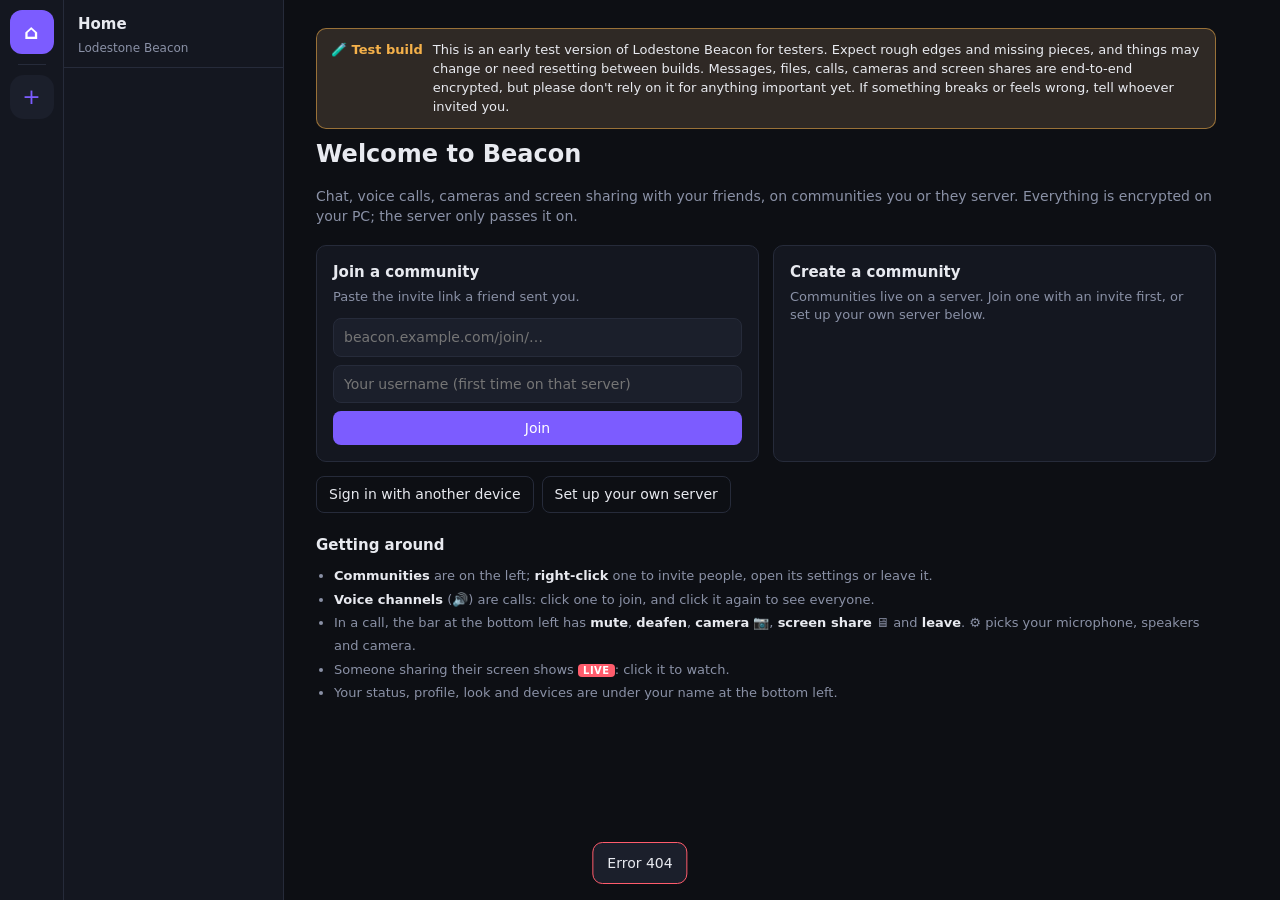
==== beacon/app/ui/index.html @ 970f7560 "Rename Comms to Beacon; host is now server, server/space is now community Mechanical rename across t" ====
<!doctype html>
<html lang="en">
<head>
  <meta charset="utf-8" />
  <meta name="viewport" content="width=device-width, initial-scale=1" />
  <title>Lodestone Beacon</title>
  <link rel="stylesheet" href="style.css" />
</head>
<body>
  <div id="app" class="layout">
    <nav class="communities" id="communities" aria-label="Communities"></nav>
    <aside class="channels" id="channels" aria-label="Channels"></aside>
    <main class="chat" id="chat"></main>
    <aside class="members" id="members" aria-label="Members"></aside>
    <section class="stage hidden" id="stage" aria-label="Screen shares"></section>
  </div>

  <dialog id="dlg">
    <form method="dialog" id="dlg-form">
      <h2 id="dlg-title"></h2>
      <div id="dlg-body"></div>
      <p class="err" id="dlg-err"></p>
      <div class="row end">
        <button type="button" class="ghost" id="dlg-cancel">Cancel</button>
        <button type="submit" class="primary" id="dlg-ok">OK</button>
      </div>
    </form>
  </dialog>
  <dialog id="settings" class="wide">
    <div class="set-head"><h2 id="set-title">Community settings</h2><button type="button" class="ghost" id="set-close">Close</button></div>
    <nav class="tabs" id="set-tabs"></nav>
    <div id="set-body" class="set-body"></div>
  </dialog>
  <div id="status-menu" class="menu hidden" role="menu">
    <button type="button" data-status="online"><span class="dot online"></span>Online</button>
    <button type="button" data-status="away"><span class="dot away"></span>Away</button>
    <button type="button" data-status="busy"><span class="dot busy"></span>Busy <small>do not disturb</small></button>
    <button type="button" data-status="invisible"><span class="dot offline"></span>Invisible <small>appear offline</small></button>
    <hr><button type="button" data-status-text>Set a status message…</button>
    <button type="button" data-profile>Edit profile…</button>
    <button type="button" data-appearance>Appearance…</button>
    <button type="button" data-devices>Devices…</button>
    <button type="button" data-sound>Sound…</button>
  </div>
  <div id="srv-menu" class="menu hidden" role="menu"></div>
  <input type="file" id="attach-file" class="hidden">
  <div id="lightbox" class="lightbox hidden" title="Click to close"><img id="lightbox-img" alt=""></div>
  <input type="file" id="avatar-file" accept="image/png,image/jpeg,image/gif,image/webp" class="hidden">
  <input type="file" id="icon-file" accept="image/png,image/jpeg,image/gif,image/webp" class="hidden">
  <div id="toast" class="toast hidden" role="status"></div>
  <div id="picker" class="picker hidden" role="dialog" aria-label="Emoji">
    <input id="picker-search" placeholder="Search emoji" autocomplete="off" spellcheck="false">
    <div id="picker-tabs" class="picker-tabs"></div>
    <div id="picker-grid" class="picker-grid"></div>
  </div>
  <script src="emoji.js"></script>
  <script src="app.js"></script>
</body>
</html>
---- beacon/app/ui/style.css ----
:root {
  --bg: #0d0f14;
  --bg-2: #141720;
  --bg-3: #1b1f2b;
  --line: #262b3a;
  --text: #e8eaf0;
  --muted: #8a91a6;
  --accent: #7c5cff;
  --danger: #ff5c6c;
  --radius: 10px;
  color-scheme: dark;
}
* { box-sizing: border-box; }
html, body { margin: 0; height: 100%; background: var(--bg); color: var(--text); font: 14px/1.45 system-ui, -apple-system, "Segoe UI", sans-serif; }
button { font: inherit; color: inherit; cursor: pointer; border: 0; border-radius: 8px; padding: 7px 12px; background: var(--bg-3); }
button:hover { filter: brightness(1.15); }
button.primary { background: var(--accent); color: #fff; }
button.ghost { background: transparent; border: 1px solid var(--line); }
input, textarea { font: inherit; color: var(--text); background: var(--bg-3); border: 1px solid var(--line); border-radius: 8px; padding: 8px 10px; width: 100%; }
input:focus, textarea:focus { outline: 2px solid var(--accent); outline-offset: -1px; }
label { display: block; margin: 10px 0 4px; color: var(--muted); font-size: 13px; }
.hidden { display: none !important; }
.muted { color: var(--muted); }
.err { color: var(--danger); min-height: 1em; margin: 8px 0 0; font-size: 13px; }
.row { display: flex; gap: 8px; align-items: center; }
.row.end { justify-content: flex-end; margin-top: 14px; }

.layout { display: grid; grid-template-columns: 64px 220px 1fr auto; height: 100vh; }
.communities { background: var(--bg-2); border-right: 1px solid var(--line); padding: 10px 8px; display: flex; flex-direction: column; gap: 8px; align-items: center; overflow-y: auto; }
.srv { width: 44px; height: 44px; border-radius: 14px; background: var(--bg-3); display: grid; place-items: center; font-weight: 700; font-size: 15px; padding: 0; }
.srv.on { background: var(--accent); color: #fff; border-radius: 12px; }
.srv.add { color: var(--accent); font-size: 22px; font-weight: 400; }

.channels { background: var(--bg-2); border-right: 1px solid var(--line); display: flex; flex-direction: column; min-width: 0; }
.channels h2 { font-size: 15px; margin: 0; padding: 14px 14px 4px; white-space: nowrap; overflow: hidden; text-overflow: ellipsis; }
.channels .server { padding: 0 14px 10px; font-size: 12px; color: var(--muted); white-space: nowrap; overflow: hidden; text-overflow: ellipsis; border-bottom: 1px solid var(--line); }
.chlist { flex: 1; overflow-y: auto; padding: 8px; }
.ch { display: block; width: 100%; text-align: left; background: transparent; color: var(--muted); padding: 6px 10px; }
.ch.on { background: var(--bg-3); color: var(--text); }
.ch .wait { font-size: 11px; }
.side-actions { padding: 8px; display: grid; gap: 6px; border-top: 1px solid var(--line); }

.chat { display: flex; flex-direction: column; min-width: 0; }
.chat header { padding: 12px 16px; border-bottom: 1px solid var(--line); display: flex; align-items: center; gap: 10px; }
.chat header h3 { margin: 0; font-size: 15px; flex: 1; }
.lock { font-size: 12px; color: var(--muted); }
.msgs { flex: 1; overflow-y: auto; padding: 12px 16px; display: flex; flex-direction: column; gap: 2px; }
.msg { padding: 3px 0; overflow-wrap: anywhere; white-space: pre-wrap; }
.msg .who { font-weight: 600; margin-right: 6px; }
.msg .who.me { color: var(--accent); }
.msg .who.warn { color: var(--danger); }
.msg time { font-size: 11px; color: var(--muted); margin-right: 6px; }
.composer { padding: 12px 16px; border-top: 1px solid var(--line); }
.composer textarea { resize: none; height: 44px; }
.empty { margin: auto; max-width: 440px; text-align: center; padding: 24px; }
.empty h2 { margin-top: 0; }
.empty .row { justify-content: center; margin-top: 16px; }

dialog { background: var(--bg-2); color: var(--text); border: 1px solid var(--line); border-radius: 14px; width: min(440px, 92vw); padding: 20px; }
dialog::backdrop { background: #000a; }
dialog h2 { margin: 0 0 8px; font-size: 18px; }
.friends { max-height: 320px; overflow-y: auto; display: grid; gap: 4px; margin-top: 8px; }
.friend { display: flex; align-items: center; gap: 10px; padding: 6px; border-radius: 8px; background: var(--bg-3); }
.friend img { width: 28px; height: 28px; border-radius: 50%; }
.friend span { flex: 1; min-width: 0; overflow: hidden; text-overflow: ellipsis; white-space: nowrap; }
.toast { position: fixed; bottom: 16px; left: 50%; transform: translateX(-50%); background: var(--bg-3); border: 1px solid var(--line); padding: 10px 14px; border-radius: 10px; max-width: 90vw; }
.toast.bad { border-color: var(--danger); }

.choices { display: grid; gap: 8px; margin-top: 6px; }
.choices button { text-align: left; padding: 10px 12px; }

dialog.wide { width: min(720px, 94vw); }
.set-head { display: flex; align-items: center; justify-content: space-between; }
.tabs { display: flex; gap: 4px; border-bottom: 1px solid var(--line); margin: 10px 0 14px; flex-wrap: wrap; }
.tabs button { background: transparent; border-radius: 8px 8px 0 0; color: var(--muted); }
.tabs button.on { color: var(--text); background: var(--bg-3); }
.set-body { max-height: 60vh; overflow-y: auto; }
.set-row { display: flex; align-items: center; gap: 8px; padding: 8px; border-radius: 8px; background: var(--bg-3); margin-bottom: 6px; flex-wrap: wrap; }
.set-row .grow { flex: 1; min-width: 140px; }
.set-row small { color: var(--muted); }
.set-row select { background: var(--bg-2); color: var(--text); border: 1px solid var(--line); border-radius: 8px; padding: 6px; }
button.danger { background: transparent; border: 1px solid var(--danger); color: var(--danger); }
.icon-preview { width: 72px; height: 72px; border-radius: 18px; background: var(--bg-3) center/cover; display: grid; place-items: center; font-weight: 700; font-size: 22px; }
.srv img, .icon-preview img { width: 100%; height: 100%; object-fit: cover; border-radius: inherit; }
.channels h2 { display: flex; align-items: center; gap: 6px; }
.channels h2 span { flex: 1; overflow: hidden; text-overflow: ellipsis; }
.gear { background: transparent; padding: 2px 6px; color: var(--muted); }
.chat header .topic { color: var(--muted); font-size: 13px; font-weight: 400; margin-left: 8px; }
textarea.desc { height: 80px; resize: vertical; }
button:disabled { opacity: .4; cursor: default; filter: none; }

/* emoji */
.compose-row { display: flex; gap: 8px; align-items: stretch; }
.compose-row textarea { flex: 1; }
.emoji-btn { font-size: 20px; padding: 0 10px; background: var(--bg-3); }
.msg { position: relative; padding-right: 40px; }
.msg:hover { background: #ffffff06; border-radius: 6px; }
.msg.big-emoji .body { font-size: 32px; line-height: 1.2; }
.react-add { position: absolute; right: 4px; top: 2px; padding: 1px 6px; font-size: 12px; background: var(--bg-3); color: var(--muted); opacity: 0; }
.msg:hover .react-add, .react-add:focus { opacity: 1; }
.chips { display: flex; flex-wrap: wrap; gap: 4px; margin: 4px 0 2px; white-space: normal; }
.chip { padding: 1px 8px; font-size: 13px; border-radius: 99px; background: var(--bg-3); border: 1px solid var(--line); }
.chip.mine { border-color: var(--accent); background: #7c5cff22; }
.picker { position: fixed; z-index: 50; width: 340px; background: var(--bg-2); border: 1px solid var(--line); border-radius: 12px; box-shadow: 0 10px 30px #000a; padding: 8px; display: flex; flex-direction: column; gap: 6px; }
.picker-tabs { display: flex; gap: 2px; }
.picker-tabs button { flex: 1; min-width: 0; padding: 4px 0; background: transparent; font-size: 16px; opacity: .6; }
.picker-tabs button.on { opacity: 1; background: var(--bg-3); }
.picker-grid { display: grid; grid-template-columns: repeat(8, 1fr); gap: 2px; height: 240px; overflow-y: auto; align-content: start; }
.picker-grid button { font-size: 22px; padding: 4px 0; background: transparent; border-radius: 6px; }
.picker-grid button:hover { background: var(--bg-3); filter: none; }

/* attachments */
.pending { display: flex; align-items: center; justify-content: space-between; gap: 8px; padding: 6px 10px; margin-bottom: 8px; background: var(--bg-3); border-radius: 8px; }
.attach { margin: 4px 0; white-space: normal; }
.attach-img { max-width: min(420px, 100%); max-height: 320px; border-radius: 8px; cursor: zoom-in; display: block; background: var(--bg-3); min-height: 40px; min-width: 40px; }
.attach-file { background: var(--bg-3); border: 1px solid var(--line); }
.lightbox { position: fixed; inset: 0; z-index: 60; background: #000d; display: grid; place-items: center; cursor: zoom-out; }
.lightbox img { max-width: 94vw; max-height: 92vh; border-radius: 8px; }

/* members and status */
.members { width: 220px; background: var(--bg-2); border-left: 1px solid var(--line); overflow-y: auto; padding: 8px; }
.members h4 { margin: 12px 6px 6px; font-size: 11px; color: var(--muted); text-transform: uppercase; letter-spacing: .5px; }
.member { display: flex; align-items: center; gap: 8px; padding: 5px 6px; border-radius: 8px; }
.member.offline { opacity: .5; }
.member .grow, .me-bar .grow { flex: 1; min-width: 0; display: flex; flex-direction: column; }
.member small, .me-bar small { color: var(--muted); font-size: 11px; white-space: nowrap; overflow: hidden; text-overflow: ellipsis; }
.mname { white-space: nowrap; overflow: hidden; text-overflow: ellipsis; }
.badge { font-size: 11px; }
.dot { width: 10px; height: 10px; border-radius: 50%; flex: none; display: inline-block; background: #5b5f6a; }
.dot.online { background: #3ddc97; }
.dot.away { background: #f5b14a; }
.dot.busy { background: #ff5c6c; }
.dot.offline { background: transparent; box-shadow: inset 0 0 0 2px #5b5f6a; }
.me-bar { display: flex; align-items: center; gap: 8px; margin: 0 8px 8px; padding: 8px; text-align: left; background: var(--bg-3); }
.menu { position: fixed; z-index: 55; background: var(--bg-2); border: 1px solid var(--line); border-radius: 10px; padding: 6px; display: grid; min-width: 220px; box-shadow: 0 10px 30px #000a; }
.menu button { display: flex; align-items: center; gap: 8px; background: transparent; text-align: left; }
.menu button:hover { background: var(--bg-3); filter: none; }
.menu small { color: var(--muted); margin-left: auto; }
.menu hr { border: 0; border-top: 1px solid var(--line); margin: 4px 0; width: 100%; }
@media (max-width: 860px) { .members { display: none; } }
.mline { display: flex; align-items: center; gap: 4px; min-width: 0; }

/* profiles */
.av-wrap { position: relative; display: inline-flex; flex: none; vertical-align: middle; margin-right: 6px; }
.av { width: 28px; height: 28px; border-radius: 50%; object-fit: cover; display: inline-grid; place-items: center; }
.av-letter { background: var(--bg-3); color: var(--text); font-weight: 700; font-size: 13px; }
.icon-preview .av { width: 72px; height: 72px; font-size: 28px; }
.member .av-wrap .dot { position: absolute; right: -2px; bottom: -2px; width: 10px; height: 10px; box-shadow: 0 0 0 2px var(--bg-2); }
.member .av-wrap .dot.offline { box-shadow: inset 0 0 0 2px #5b5f6a, 0 0 0 2px var(--bg-2); background: var(--bg-2); }
.who .at { font-weight: 400; color: var(--muted); font-size: 11px; margin-left: 4px; }
select { font: inherit; color: var(--text); background: var(--bg-3); border: 1px solid var(--line); border-radius: 8px; padding: 8px; width: 100%; }

/* themes */
:root[data-theme="midnight"] { --bg: #05070d; --bg-2: #0b0f1a; --bg-3: #121829; --line: #1e2640; --text: #dfe6ff; --muted: #7d88a8; --accent: #4f8cff; }
:root[data-theme="light"] { --bg: #f6f7fb; --bg-2: #ffffff; --bg-3: #eceef5; --line: #d9dce6; --text: #1b1e27; --muted: #5d6475; --accent: #6a4cf5; color-scheme: light; }
:root[data-theme="contrast"] { --bg: #000; --bg-2: #000; --bg-3: #141414; --line: #ffffff; --text: #ffffff; --muted: #e6e6e6; --accent: #ffd400; }
:root[data-theme="contrast"] button.primary { color: #000; }
:root[data-theme="light"] .msg:hover { background: #0000000a; }

/* pairing */
.pair-code { background: var(--bg-3); border-radius: 10px; padding: 10px 12px; margin-top: 10px; }
code.big { font-size: 18px; letter-spacing: 1px; padding: 2px 6px; background: var(--bg); border-radius: 6px; }

/* calls */
select { font: inherit; color: var(--text); background: var(--bg-3); border: 1px solid var(--line); border-radius: 8px; padding: 8px 10px; width: 100%; }
.chhead { margin: 14px 10px 4px; font-size: 11px; color: var(--muted); text-transform: uppercase; letter-spacing: .5px; }
.ch.vc.on { color: var(--text); }
.vc-people { padding: 0 0 2px 22px; }
.vc-person { display: flex; align-items: center; gap: 6px; padding: 3px 6px; font-size: 13px; color: var(--muted); }
.vc-person .av-wrap { margin-right: 0; }
.vc-person .av { width: 22px; height: 22px; font-size: 11px; transition: box-shadow .1s; }
.vc-person.speaking { color: var(--text); }
.vc-person.speaking .av { box-shadow: 0 0 0 2px #3ddc97; }
.muted-mic { position: relative; display: inline-block; }
.muted-mic::after { content: ""; position: absolute; left: -2px; right: -2px; top: 50%; height: 2px; background: var(--danger); transform: rotate(-45deg); }
.callbar { margin: 0 8px 8px; padding: 8px 10px; border: 1px solid var(--line); border-radius: var(--radius); background: var(--bg-3); display: grid; gap: 6px; }
.call-info { display: flex; flex-direction: column; min-width: 0; }
.call-info b { font-size: 13px; }
.call-info b.ok { color: #3ddc97; }
.call-info b.wait { color: #f5b14a; }
.call-info small { color: var(--muted); font-size: 12px; white-space: nowrap; overflow: hidden; text-overflow: ellipsis; }
.call-info .bad { color: var(--danger); }
.call-btns { display: flex; gap: 6px; }
.call-btns button { flex: 1; padding: 6px 0; background: var(--bg-2); }
.call-btns button.active { background: color-mix(in srgb, var(--danger) 25%, var(--bg-2)); }
.call-btns button.leave { background: color-mix(in srgb, var(--danger) 70%, var(--bg-2)); color: #fff; }
.meter { position: relative; height: 10px; border-radius: 5px; background: var(--bg-3); border: 1px solid var(--line); margin: 12px 0 10px; overflow: hidden; }
.meter-fill { height: 100%; width: 0; background: var(--muted); transition: width .1s; }
.meter-fill.over { background: #3ddc97; }
.meter-mark { position: absolute; top: -2px; bottom: -2px; width: 2px; background: var(--accent); }
.small { font-size: 12px; }
input[type=range] { padding: 0; background: none; border: 0; accent-color: var(--accent); }
input[type=range]:focus { outline: none; }
#mic-test { white-space: nowrap; flex: none; }

/* screen shares */
.live { font-size: 10px; font-weight: 800; letter-spacing: .5px; color: #fff; background: var(--danger); border-radius: 4px; padding: 1px 5px; }
button.live { cursor: pointer; }
button.live.on { background: var(--accent); }
.call-btns button.share-on { background: color-mix(in srgb, #3ddc97 35%, var(--bg-2)); }
.chat { grid-column: 3; grid-row: 1; }
.members { grid-column: 4; grid-row: 1; }
.stage { grid-column: 3 / 5; grid-row: 1; z-index: 2; background: var(--bg); display: flex; flex-direction: column; min-width: 0; min-height: 0; }
.stage.focus { position: fixed; inset: 0; z-index: 20; }
.stage-grid { flex: 1; display: grid; gap: 8px; padding: 8px; min-height: 0; }
.stage-grid.n2 { grid-template-columns: 1fr 1fr; }
.stage-grid.n3, .stage-grid.n4 { grid-template-columns: 1fr 1fr; grid-template-rows: 1fr 1fr; }
.stage figure { margin: 0; display: flex; flex-direction: column; min-height: 0; background: #000; border-radius: var(--radius); overflow: hidden; }
.stage img { flex: 1; min-height: 0; width: 100%; object-fit: contain; background: #000; cursor: zoom-in; }
.stage figcaption { display: flex; align-items: center; gap: 8px; padding: 6px 10px; background: var(--bg-2); font-size: 13px; }
.stage figcaption .grow { flex: 1; }
.stage figcaption button { padding: 3px 9px; }

/* call view */
.stage-head { display: flex; align-items: center; gap: 10px; padding: 12px 16px; border-bottom: 1px solid var(--line); }
.stage-head .grow { flex: 1; }
.stage-people { flex: 1; display: flex; flex-wrap: wrap; align-content: center; justify-content: center; gap: 12px; padding: 16px; overflow-y: auto; }
.stage-people.strip { flex: none; align-content: flex-start; padding: 8px 16px 12px; }
.tile { width: 160px; height: 120px; border-radius: var(--radius); background: var(--bg-2); border: 2px solid transparent; display: flex; flex-direction: column; align-items: center; justify-content: center; gap: 8px; transition: border-color .1s; }
.stage-people.strip .tile { width: 130px; height: 84px; gap: 4px; }
.tile.speaking { border-color: #3ddc97; }
.tile .av-wrap { margin: 0; }
.tile .av { width: 44px; height: 44px; font-size: 18px; }
.stage-people.strip .tile .av { width: 30px; height: 30px; font-size: 13px; }
.tile b { font-size: 13px; max-width: 90%; white-space: nowrap; overflow: hidden; text-overflow: ellipsis; }
.tile-state { display: flex; gap: 6px; align-items: center; min-height: 16px; }
.stage figcaption small { margin-left: 4px; }

/* camera tiles */
.tile { position: relative; overflow: hidden; padding: 0; }
.tile-media { flex: 1; display: grid; place-items: center; width: 100%; min-height: 0; }
.tile.has-cam .tile-media { position: absolute; inset: 0; }
.tile.has-cam .tile-media img { width: 100%; height: 100%; object-fit: cover; background: #000; }
.tile-foot { display: flex; align-items: center; gap: 6px; padding: 0 8px 8px; max-width: 100%; z-index: 1; }
.tile.has-cam .tile-foot { position: absolute; left: 0; right: 0; bottom: 0; padding: 6px 8px; background: linear-gradient(transparent, rgba(0,0,0,.65)); color: #fff; }
.stage-people .tile { width: 240px; height: 135px; }
.stage-people.strip .tile { width: 160px; height: 90px; }
.row select { flex: 1; }

/* community menu */
.menu-title { padding: 6px 10px 8px; font-weight: 700; display: flex; flex-direction: column; }
.menu-title small { margin: 0; font-weight: 400; }
.menu .danger-text { color: var(--danger); }
.menu-note { padding: 2px 10px 6px; font-size: 11px; color: var(--muted); max-width: 240px; }

/* home */
.srv.home { font-size: 20px; }
.srv-sep { width: 28px; border-top: 1px solid var(--line); margin: 2px 0; }
.home-page { overflow-y: auto; padding: 28px 32px; max-width: 900px; }
.home-page h1 { margin: 8px 0 6px; font-size: 24px; }
.home-page h3 { margin: 22px 0 8px; font-size: 15px; }
.test-banner { display: flex; gap: 10px; align-items: flex-start; padding: 12px 14px; border-radius: var(--radius); border: 1px solid #f5b14a88; background: color-mix(in srgb, #f5b14a 12%, var(--bg-2)); font-size: 13px; }
.test-banner b { white-space: nowrap; color: #f5b14a; }
.home-cards { display: grid; grid-template-columns: repeat(auto-fit, minmax(260px, 1fr)); gap: 14px; margin-top: 18px; }
.card { background: var(--bg-2); border: 1px solid var(--line); border-radius: var(--radius); padding: 16px; }
.card h3 { margin: 0 0 4px; }
.card p { margin: 0 0 12px; font-size: 13px; }
.stack { display: grid; gap: 8px; }
.home-more { display: flex; flex-wrap: wrap; gap: 8px; margin-top: 14px; }
.tips { margin: 0; padding-left: 18px; color: var(--muted); font-size: 13px; line-height: 1.8; }
.tips b { color: var(--text); }

/* screen picker (Windows) */
.pick-list { display: grid; gap: 4px; max-height: 260px; overflow-y: auto; }
.pick { display: flex; gap: 8px; align-items: center; padding: 6px 8px; border-radius: 8px; background: var(--bg-3); color: var(--text); margin: 0; white-space: nowrap; overflow: hidden; text-overflow: ellipsis; }
.pick input { width: auto; }

/* call view: big tiles in a grid that fills the community; compact under a screen share */
.stage-people:not(.strip) { display: grid; grid-template-columns: repeat(auto-fit, minmax(260px, 640px)); justify-content: center; align-content: center; gap: 12px; }
.stage-people:not(.strip) .tile { width: auto; height: auto; aspect-ratio: 16 / 9; }
.stage-people:not(.strip) .tile:not(.has-cam) .av { width: 64px; height: 64px; font-size: 26px; }
.stage-people.strip .tile { width: 200px; height: 112px; }
.tile.has-cam .tile-media img { cursor: zoom-in; }

/* The page is exactly the window: one row the window's height, and long content (the welcome page,
   the call view) scrolls inside its own column instead of growing the page. */
.layout { grid-template-rows: minmax(0, 1fr); }
.communities, .channels, .chat, .members, .stage { min-height: 0; }
html, body { overflow: hidden; }
.chat > .home-page { flex: 1; min-height: 0; overflow-y: auto; max-width: none; }
.home-page > * { max-width: 900px; }
.stage-people { overflow-y: auto; }

.friend-send { display: grid; gap: 6px; padding: 8px; margin: -2px 0 6px; border-radius: 8px; background: var(--bg-3); }
.friend-send input { font-size: 12px; }

.chat { position: relative; }
.new-msgs { position: absolute; left: 50%; transform: translateX(-50%); bottom: 84px; z-index: 3; background: var(--accent); color: #fff; border-radius: 999px; padding: 6px 14px; box-shadow: 0 6px 20px #0008; }

/* call view controls and per-person volume */
.stage-controls { display: flex; justify-content: center; gap: 10px; padding: 10px 16px 14px; border-top: 1px solid var(--line); flex-wrap: wrap; }
.stage-controls button { display: flex; flex-direction: column; align-items: center; gap: 2px; min-width: 72px; padding: 8px 10px; background: var(--bg-2); border: 1px solid var(--line); font-size: 18px; }
.stage-controls button small { font-size: 11px; color: var(--muted); }
.stage-controls button.active { background: color-mix(in srgb, var(--danger) 25%, var(--bg-2)); }
.stage-controls button.share-on { background: color-mix(in srgb, #3ddc97 30%, var(--bg-2)); }
.stage-controls button.leave { background: color-mix(in srgb, var(--danger) 70%, var(--bg-2)); }
.stage-controls button.leave small { color: #fff; }
.tile .pvol { position: absolute; top: 6px; left: 6px; right: 6px; display: none; align-items: center; gap: 6px; padding: 4px 8px; margin: 0; border-radius: 8px; background: rgba(0,0,0,.6); color: #fff; font-size: 11px; z-index: 2; }
.tile:hover .pvol, .tile .pvol:focus-within { display: flex; }
.tile .pvol input { flex: 1; padding: 0; background: none; border: 0; accent-color: var(--accent); }
/* Tiles fit the community: as many 16:9 columns as fit (at least 260 px, never wider than the view),
   up to 640 px each. The call view sits above everything in the chat area. */
.stage-people:not(.strip) { grid-template-columns: repeat(auto-fit, minmax(min(100%, 260px), 1fr)); width: 100%; max-width: 1300px; margin: 0 auto; justify-items: center; }
.stage-people:not(.strip) .tile { width: 100%; max-width: 640px; }
.stage { z-index: 5; }

/* mentions */
.mention { color: var(--accent); background: color-mix(in srgb, var(--accent) 15%, transparent); border-radius: 4px; padding: 0 3px; font-weight: 600; }
.mention.me { color: #fff; background: color-mix(in srgb, var(--accent) 55%, transparent); }
.msg.mentions-me { background: color-mix(in srgb, #f5b14a 8%, transparent); box-shadow: inset 3px 0 0 #f5b14a; }
.mention-badge { float: right; background: var(--danger); color: #fff; border-radius: 999px; font-size: 11px; font-weight: 700; padding: 0 6px; margin-top: 2px; }
.composer { position: relative; }
.mention-pick { position: absolute; left: 16px; right: 16px; bottom: calc(100% - 6px); background: var(--bg-2); border: 1px solid var(--line); border-radius: 10px; padding: 4px; display: grid; gap: 2px; box-shadow: 0 10px 30px #0008; z-index: 6; }
.mention-pick button { display: flex; align-items: center; gap: 8px; background: transparent; text-align: left; padding: 5px 8px; }
.mention-pick button.on, .mention-pick button:hover { background: var(--bg-3); }
.mention-pick .av-wrap, .mention-pick .av { width: 22px; height: 22px; font-size: 11px; margin: 0; }
.mention-pick small { color: var(--muted); }

/* what people are playing */
.playing { color: #3ddc97 !important; font-size: 11px; white-space: nowrap; overflow: hidden; text-overflow: ellipsis; display: block; }
.tile-foot b .playing { font-weight: 500; }

/* "You started a game: share it?" */
.game-offer { position: fixed; left: 50%; bottom: 24px; transform: translateX(-50%); z-index: 30; display: flex; align-items: center; gap: 10px; padding: 10px 14px; background: var(--bg-2); border: 1px solid #3ddc9788; border-radius: 12px; box-shadow: 0 10px 30px #000a; }
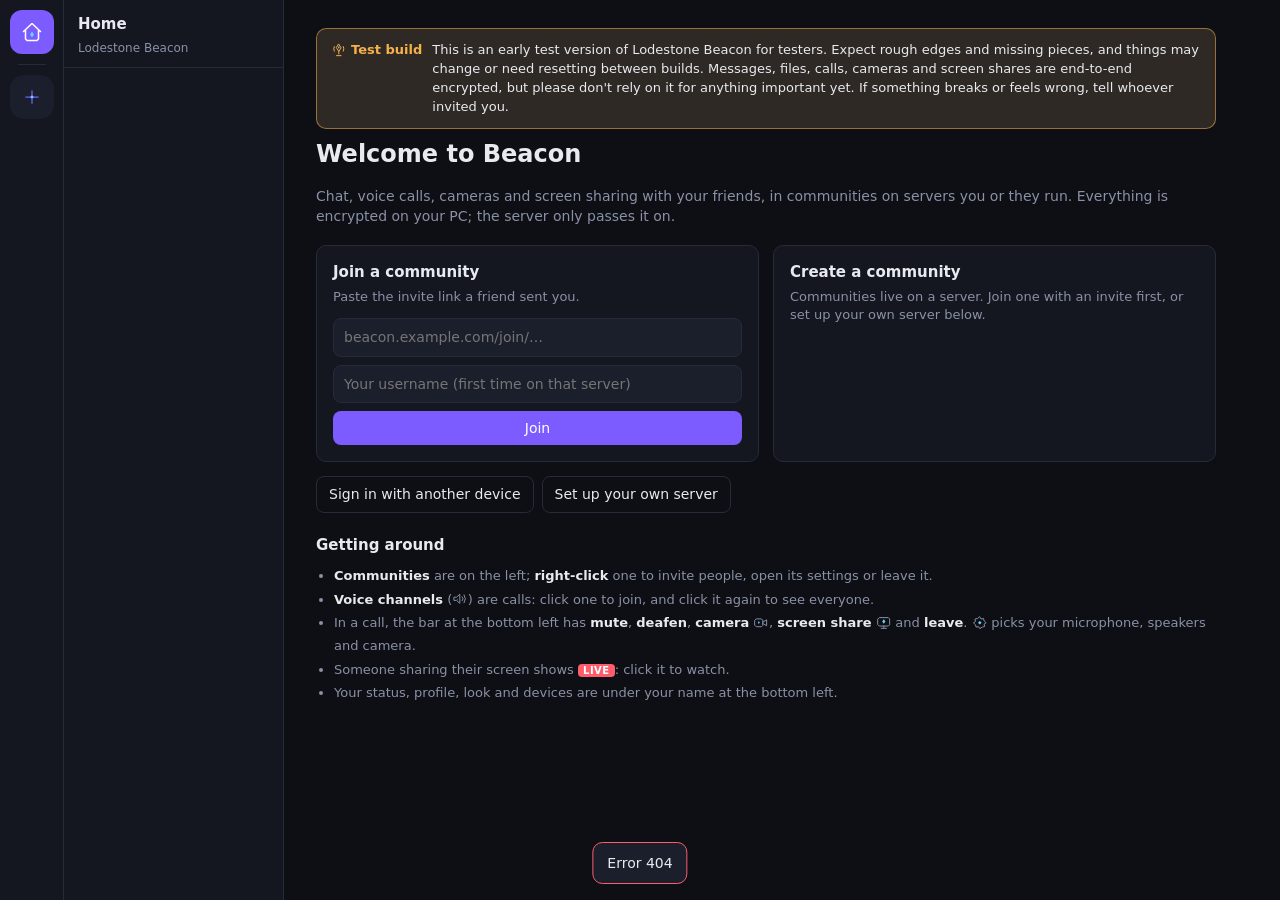
==== commit 85ce3d91: "Beacon: use the mystic icon set in the interface instead of emoji Sprite inlined in index.html (the " ====
--- a/beacon/app/ui/index.html
+++ b/beacon/app/ui/index.html
@@ -7,6 +7,39 @@
   <link rel="stylesheet" href="style.css" />
 </head>
 <body>
+<svg xmlns="http://www.w3.org/2000/svg" class="sprite" aria-hidden="true">
+  <!-- Beacon icon set, "mystic" version. 24x24, 1.5 stroke in currentColor, angular chamfered shapes (like the facets of the app icon),
+       and one small filled spark  per icon in the accent colour. Use: <svg class="i"><use href="#i-mic"/></svg>
+       CSS: .i{fill:none;stroke:currentColor;stroke-width:1.5;stroke-linejoin:bevel;stroke-linecap:round}; set --spark for the accent -->
+  <symbol id="i-mic" viewBox="0 0 24 24"><path d="M9 6l1.5-3h3L15 6v6l-1.5 2.5h-3L9 12z"/><path d="M5.5 11l2 5.5h9l2-5.5M12 17v3.5"/><path fill="var(--spark,#5fd4ff)" stroke="none" d="M12 6.2l1 1.6-1 1.6-1-1.6z"/></symbol>
+  <symbol id="i-mic-off" viewBox="0 0 24 24"><path d="M9 7V6l1.5-3h3L15 6v5M14.5 13.2L13.5 14.5h-3L9 12v-1M5.5 11l2 5.5h5.5M16.5 15.2L18.5 11M12 17v3.5M4 4l16 16"/></symbol>
+  <symbol id="i-headphones" viewBox="0 0 24 24"><path d="M4 16v-4l3.5-7h9L20 12v4"/><path d="M3.5 14h3.5v6H5l-1.5-2zM20.5 14H17v6h2l1.5-2z"/><path fill="var(--spark,#5fd4ff)" stroke="none" d="M12 6.4l1.1 1.6L12 9.6 10.9 8z"/></symbol>
+  <symbol id="i-headphones-off" viewBox="0 0 24 24"><path d="M4 16v-4l3.5-7h5.2M20 12v4M16.5 5l1.5 3"/><path d="M3.5 14h3.5v6H5l-1.5-2zM20.5 14H17v6h2l1.5-2z"/><path d="M4 4l16 16"/></symbol>
+  <symbol id="i-camera" viewBox="0 0 24 24"><path d="M3 8l2-2h8l2 2v8l-2 2H5l-2-2z"/><path d="M15 11l6-3.5v9L15 13"/><path fill="var(--spark,#5fd4ff)" stroke="none" d="M9 9.2l1.4 2.3L9 13.8 7.6 11.5z"/></symbol>
+  <symbol id="i-camera-off" viewBox="0 0 24 24"><path d="M15 12V8l-2-2H8M3 8v8l2 2h8l1.5-1.5M15 11l6-3.5v9l-3.5-2M4 4l16 16"/></symbol>
+  <symbol id="i-screen" viewBox="0 0 24 24"><path d="M3 6l2-2h14l2 2v9l-2 2H5l-2-2z"/><path d="M8 20.5h8M12 17v3.5"/><path fill="var(--spark,#5fd4ff)" stroke="none" d="M12 6.6l2.4 3.4-2.4 3.4L9.6 10z"/></symbol>
+  <symbol id="i-stream" viewBox="0 0 24 24"><path d="M8 7.5L5.5 12 8 16.5M16 7.5L18.5 12 16 16.5M4.5 5L1.8 12l2.7 7M19.5 5l2.7 7-2.7 7"/><path fill="var(--spark,#5fd4ff)" stroke="none" d="M12 8.6l2 3.4-2 3.4-2-3.4z"/></symbol>
+  <symbol id="i-call-end" viewBox="0 0 24 24"><path d="M2.5 14.5L5 12c4.5-2.6 9.5-2.6 14 0l2.5 2.5-3 2.5-3-1.5v-2.3a9 9 0 0 0-5 0v2.3L5.5 17z"/><path fill="var(--spark,#5fd4ff)" stroke="none" d="M12 17.8l.9 1.4-.9 1.4-.9-1.4z"/></symbol>
+  <symbol id="i-settings" viewBox="0 0 24 24"><path d="M12 3l2 3.2 3.7-.9.9 3.7L21.8 12l-3.2 2 .9 3.7-3.7.9L12 21l-2-3.2-3.7.9-.9-3.7L2.2 12l3.2-2-.9-3.7 3.7-.9z"/><path fill="var(--spark,#5fd4ff)" stroke="none" d="M12 9.2l2.8 2.8-2.8 2.8L9.2 12z"/></symbol>
+  <symbol id="i-hash" viewBox="0 0 24 24"><path d="M9.5 4L7 20M17 4l-2.5 16M4.5 9h16M3.5 15h16"/><path fill="var(--spark,#5fd4ff)" stroke="none" d="M12 10.8l1.2 1.2-1.2 1.2-1.2-1.2z"/></symbol>
+  <symbol id="i-volume" viewBox="0 0 24 24"><path d="M3.5 9.5H7l5-4.5v14l-5-4.5H3.5z"/><path d="M15.5 9l1.5 3-1.5 3M18.5 6l2 6-2 6"/><path fill="var(--spark,#5fd4ff)" stroke="none" d="M8.6 12l.8.8-.8.8-.8-.8z"/></symbol>
+  <symbol id="i-send" viewBox="0 0 24 24"><path d="M3.5 11.5L20.5 4l-4.5 16-4-6.5z"/><path d="M12 13.5l8.5-9.5"/><path fill="var(--spark,#5fd4ff)" stroke="none" d="M8 15.6l1.2 1.2L8 18l-1.2-1.2z"/></symbol>
+  <symbol id="i-attach" viewBox="0 0 24 24"><path d="M19.5 11.5L12 19a5 5 0 0 1-7-7l8-8 3.3 3.3L10 15a1.7 1.7 0 0 1-2.4-2.4l6.3-6.3"/><path fill="var(--spark,#5fd4ff)" stroke="none" d="M19 3.5l.9 1.6 1.6.9-1.6.9-.9 1.6-.9-1.6-1.6-.9 1.6-.9z"/></symbol>
+  <symbol id="i-smile" viewBox="0 0 24 24"><path d="M12 3l6 2.5L21 12l-3 6.5L12 21l-6-2.5L3 12l3-6.5z"/><path d="M8.5 14l1.5 1.5h4l1.5-1.5"/><path fill="var(--spark,#5fd4ff)" stroke="none" d="M9 9.2l.8.8-.8.8-.8-.8zM15 9.2l.8.8-.8.8-.8-.8z"/></symbol>
+  <symbol id="i-bell" viewBox="0 0 24 24"><path d="M6 17v-6l3-5.5h6l3 5.5v6l1.5 2h-15z"/><path d="M10 21.5h4"/><path fill="var(--spark,#5fd4ff)" stroke="none" d="M12 2l.8 1.5-.8 1.5-.8-1.5z"/></symbol>
+  <symbol id="i-plus" viewBox="0 0 24 24"><path d="M12 4.5v15M4.5 12h15"/><path fill="var(--spark,#5fd4ff)" stroke="none" d="M12 9.8l2.2 2.2-2.2 2.2L9.8 12z"/></symbol>
+  <symbol id="i-home" viewBox="0 0 24 24"><path d="M3.5 11.5L12 3.5l8.5 8M5.5 10v9l1.5 1.5h10l1.5-1.5v-9"/><path fill="var(--spark,#5fd4ff)" stroke="none" d="M12 11.6l2 3-2 3-2-3z"/></symbol>
+  <symbol id="i-users" viewBox="0 0 24 24"><path d="M8.5 5l3 1.5V10l-3 1.5-3-1.5V6.5zM3 19.5l1.5-4.5h8l1.5 4.5"/><path d="M15.5 6l2.5 1.2v3l-2.5 1.2M17 15l1.5 4.5"/><path fill="var(--spark,#5fd4ff)" stroke="none" d="M8.5 7.2l.8 1.3-.8 1.3-.8-1.3z"/></symbol>
+  <symbol id="i-link" viewBox="0 0 24 24"><path d="M10.5 7.5L12 6l3-2.5L19.5 8 17 11l-1.5 1.5M13.5 16.5L12 18l-3 2.5L4.5 16 7 13l1.5-1.5"/><path d="M9.5 14.5l5-5"/><path fill="var(--spark,#5fd4ff)" stroke="none" d="M12 11.2l.8.8-.8.8-.8-.8z"/></symbol>
+  <symbol id="i-lock" viewBox="0 0 24 24"><path d="M5 11l2-1.5h10L19 11v8l-2 1.5H7L5 19zM8 9.5V7l2-3.5h4L16 7v2.5"/><path fill="var(--spark,#5fd4ff)" stroke="none" d="M12 13.2l1.4 1.8-1.4 1.8-1.4-1.8z"/></symbol>
+  <symbol id="i-close" viewBox="0 0 24 24"><path d="M6 6l12 12M18 6L6 18"/><path fill="var(--spark,#5fd4ff)" stroke="none" d="M12 10.4l1.6 1.6-1.6 1.6-1.6-1.6z"/></symbol>
+  <symbol id="i-beacon" viewBox="0 0 24 24"><path d="M12 3.5l3.5 5.5L12 14.5 8.5 9z"/><path d="M12 14.5v4M8.5 21h7M5 7a8 8 0 0 0 0 7M19 7a8 8 0 0 1 0 7"/><path fill="var(--spark,#5fd4ff)" stroke="none" d="M12 6.3l1.3 2-1.3 2-1.3-2z"/></symbol>
+  <symbol id="i-crown" viewBox="0 0 24 24"><path d="M3.5 8l4.5 4 4-7 4 7 4.5-4-1.5 10h-14z"/><path fill="var(--spark,#5fd4ff)" stroke="none" d="M12 12.6l1.3 1.9-1.3 1.9-1.3-1.9z"/></symbol>
+  <symbol id="i-shield" viewBox="0 0 24 24"><path d="M12 3l7.5 2.5v6L16 18l-4 3-4-3-3.5-6.5v-6z"/><path fill="var(--spark,#5fd4ff)" stroke="none" d="M12 8.6l1.4 2-1.4 2-1.4-2z"/></symbol>
+  <symbol id="i-gamepad" viewBox="0 0 24 24"><path d="M6.5 7.5h11l3.5 3.5-1.5 6-2.5 1-2.5-3h-7l-2.5 3-2.5-1-1.5-6z"/><path d="M8 10.5v3M6.5 12h3"/><path fill="var(--spark,#5fd4ff)" stroke="none" d="M16 11l1 1-1 1-1 1-1-1z"/></symbol>
+  <symbol id="i-expand" viewBox="0 0 24 24"><path d="M14 4h6v6M10 20H4v-6M20 4l-7 7M4 20l7-7"/></symbol>
+</svg>
+
   <div id="app" class="layout">
     <nav class="communities" id="communities" aria-label="Communities"></nav>
     <aside class="channels" id="channels" aria-label="Channels"></aside>
--- a/beacon/app/ui/style.css
+++ b/beacon/app/ui/style.css
@@ -6,6 +6,7 @@
   --text: #e8eaf0;
   --muted: #8a91a6;
   --accent: #7c5cff;
+  --spark: #5fd4ff;
   --danger: #ff5c6c;
   --radius: 10px;
   color-scheme: dark;
@@ -322,3 +323,14 @@
 
 /* "You started a game: share it?" */
 .game-offer { position: fixed; left: 50%; bottom: 24px; transform: translateX(-50%); z-index: 30; display: flex; align-items: center; gap: 10px; padding: 10px 14px; background: var(--bg-2); border: 1px solid #3ddc9788; border-radius: 12px; box-shadow: 0 10px 30px #000a; }
+
+/* Icons (the sprite is in index.html): angular line icons with one spark each, a soft glow when lit */
+.i { width: 1.2em; height: 1.2em; fill: none; stroke: currentColor; stroke-width: 1.5; stroke-linejoin: bevel; stroke-linecap: round; vertical-align: -0.25em; flex: none; }
+button .i { width: 20px; height: 20px; }
+.call-btns button .i, .stage-controls button .i { width: 22px; height: 22px; }
+.stage-controls button.active .i, .call-btns button.active .i, .stage-controls button.share-on .i { filter: drop-shadow(0 0 4px var(--spark)); }
+.srv.home .i { width: 24px; height: 24px; }
+.srv.home.on .i, .gear:hover .i, .emoji-btn:hover .i { filter: drop-shadow(0 0 5px rgba(124, 92, 255, 0.8)); }
+.leave, .vc-person .i, .danger .i { --spark: var(--danger); }
+.badge .i { width: 14px; height: 14px; }
+.sprite { position: absolute; width: 0; height: 0; overflow: hidden; }
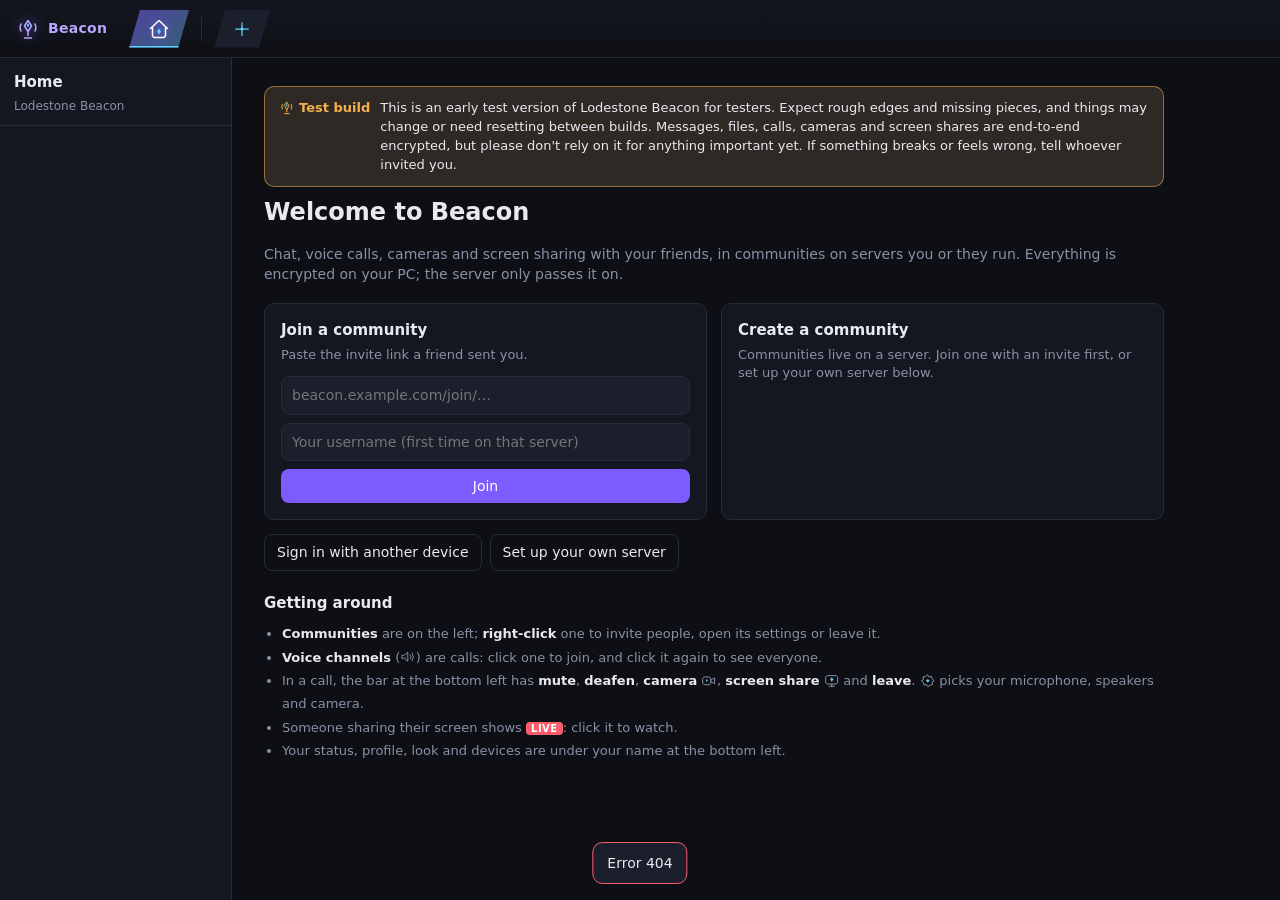
==== commit 530a489c: "Beacon: runic outline on the speaking card, share banner with Watch button The rune strokes now run " ====
--- a/beacon/app/ui/index.html
+++ b/beacon/app/ui/index.html
@@ -7,7 +7,7 @@
   <link rel="stylesheet" href="style.css" />
 </head>
 <body>
-<svg xmlns="http://www.w3.org/2000/svg" class="sprite" aria-hidden="true">
+<svg class="sprite" aria-hidden="true">
   <!-- Beacon icon set, "mystic" version. 24x24, 1.5 stroke in currentColor, angular chamfered shapes (like the facets of the app icon),
        and one small filled spark  per icon in the accent colour. Use: <svg class="i"><use href="#i-mic"/></svg>
        CSS: .i{fill:none;stroke:currentColor;stroke-width:1.5;stroke-linejoin:bevel;stroke-linecap:round}; set --spark for the accent -->
@@ -38,10 +38,14 @@
   <symbol id="i-shield" viewBox="0 0 24 24"><path d="M12 3l7.5 2.5v6L16 18l-4 3-4-3-3.5-6.5v-6z"/><path fill="var(--spark,#5fd4ff)" stroke="none" d="M12 8.6l1.4 2-1.4 2-1.4-2z"/></symbol>
   <symbol id="i-gamepad" viewBox="0 0 24 24"><path d="M6.5 7.5h11l3.5 3.5-1.5 6-2.5 1-2.5-3h-7l-2.5 3-2.5-1-1.5-6z"/><path d="M8 10.5v3M6.5 12h3"/><path fill="var(--spark,#5fd4ff)" stroke="none" d="M16 11l1 1-1 1-1 1-1-1z"/></symbol>
   <symbol id="i-expand" viewBox="0 0 24 24"><path d="M14 4h6v6M10 20H4v-6M20 4l-7 7M4 20l7-7"/></symbol>
+  <!-- Strip of rune strokes (no font needed) used for the outline of a card while its person talks -->
+  <pattern id="rune-h" width="168" height="14" patternUnits="userSpaceOnUse" fill="none" stroke="#5fd4ff" stroke-width="1.3" stroke-linecap="round" stroke-linejoin="bevel"><path transform="translate(2 0)" d="M2 14V0M2 4L8 1M2 8L8 5"/><path transform="translate(16 0)" d="M2 14V0L8 4V14"/><path transform="translate(30 0)" d="M2 14V0M2 3L8 6.5L2 10"/><path transform="translate(44 0)" d="M2 14V0M2 2L8 5M2 6L8 9"/><path transform="translate(58 0)" d="M2 14V0L8 3.5L2 7L8 14"/><path transform="translate(72 0)" d="M8 2L2 7L8 12"/><path transform="translate(86 0)" d="M1 1L9 13M9 1L1 13"/><path transform="translate(100 0)" d="M2 14V0L8 3.5L2 7"/><path transform="translate(114 0)" d="M2 14V0M8 14V0M2 5L8 9"/><path transform="translate(128 0)" d="M5 14V0M1 4L9 9"/><path transform="translate(142 0)" d="M5 0V14"/><path transform="translate(156 0)" d="M7 0L2 4L7 8L2 12"/></pattern>
+  <pattern id="rune-v" width="168" height="14" patternUnits="userSpaceOnUse" patternTransform="rotate(90)" fill="none" stroke="#5fd4ff" stroke-width="1.3" stroke-linecap="round" stroke-linejoin="bevel"><path transform="translate(2 0)" d="M2 14V0M2 4L8 1M2 8L8 5"/><path transform="translate(16 0)" d="M2 14V0L8 4V14"/><path transform="translate(30 0)" d="M2 14V0M2 3L8 6.5L2 10"/><path transform="translate(44 0)" d="M2 14V0M2 2L8 5M2 6L8 9"/><path transform="translate(58 0)" d="M2 14V0L8 3.5L2 7L8 14"/><path transform="translate(72 0)" d="M8 2L2 7L8 12"/><path transform="translate(86 0)" d="M1 1L9 13M9 1L1 13"/><path transform="translate(100 0)" d="M2 14V0L8 3.5L2 7"/><path transform="translate(114 0)" d="M2 14V0M8 14V0M2 5L8 9"/><path transform="translate(128 0)" d="M5 14V0M1 4L9 9"/><path transform="translate(142 0)" d="M5 0V14"/><path transform="translate(156 0)" d="M7 0L2 4L7 8L2 12"/></pattern>
 </svg>
 
   <div id="app" class="layout">
     <nav class="communities" id="communities" aria-label="Communities"></nav>
+    <div class="share-banner hidden" id="share-banner" role="status"></div>
     <aside class="channels" id="channels" aria-label="Channels"></aside>
     <main class="chat" id="chat"></main>
     <aside class="members" id="members" aria-label="Members"></aside>
--- a/beacon/app/ui/style.css
+++ b/beacon/app/ui/style.css
@@ -334,3 +334,75 @@
 .leave, .vc-person .i, .danger .i { --spark: var(--danger); }
 .badge .i { width: 14px; height: 14px; }
 .sprite { position: absolute; width: 0; height: 0; overflow: hidden; }
+
+/* ---------- Layout A: top bar of communities, channels on the left, a centred chat, members and calls that float ---------- */
+.layout { grid-template-columns: 232px minmax(0, 1fr) auto; grid-template-rows: 58px minmax(0, 1fr); }
+.communities { grid-column: 1 / -1; grid-row: 1; flex-direction: row; align-items: center; justify-content: flex-start; gap: 8px; padding: 0 16px; border-right: 0; border-bottom: 1px solid var(--line); background: linear-gradient(var(--bg-2), var(--bg)); overflow: auto hidden; }
+.channels { grid-column: 1; grid-row: 2; }
+.chat { grid-column: 2; grid-row: 2; }
+.members { grid-column: 3; grid-row: 2; }
+.stage { grid-column: 2 / 4; grid-row: 2; }
+.logo { display: flex; align-items: center; gap: 8px; font-weight: 700; letter-spacing: .02em; color: #b8a6ff; margin-right: 14px; white-space: nowrap; --spark: #5fd4ff; }
+.logo .i { width: 24px; height: 24px; filter: drop-shadow(0 0 6px rgba(124, 92, 255, .7)); }
+.srv-sep { width: 0; height: 24px; border-top: 0; border-left: 1px solid var(--line); margin: 0 4px; }
+/* tabs with slanted ends, like facets */
+.srv { width: auto; height: 38px; flex: none; border-radius: 0; padding: 0 22px; gap: 8px; display: inline-flex; align-items: center; font-size: 14px; font-weight: 600; color: var(--muted); background: var(--bg-3); clip-path: polygon(11px 0, 100% 0, calc(100% - 11px) 100%, 0 100%); }
+.srv.on { color: #fff; background: linear-gradient(135deg, color-mix(in srgb, var(--accent) 55%, var(--bg-3)), color-mix(in srgb, var(--spark) 35%, var(--bg-3))); box-shadow: inset 0 -2px var(--spark); border-radius: 0; }
+.srv.home, .srv.add { padding: 0 18px; font-size: 14px; }
+.srv.add { color: var(--spark); font-weight: 400; }
+.srv .srv-ic { display: grid; place-items: center; width: 22px; height: 22px; font-size: 10px; font-weight: 800; overflow: hidden; clip-path: polygon(50% 0, 100% 25%, 100% 75%, 50% 100%, 0 75%, 0 25%); background: color-mix(in srgb, var(--accent) 40%, var(--bg-2)); color: #fff; }
+.srv .srv-ic img { width: 100%; height: 100%; object-fit: cover; border-radius: 0; }
+.srv .srv-name { white-space: nowrap; max-width: 14ch; overflow: hidden; text-overflow: ellipsis; }
+.channels .ch { border-radius: 10px; }
+.channels .ch.on { background: var(--bg-3); box-shadow: inset 3px 0 var(--accent); }
+.chhead { letter-spacing: .12em; }
+/* gem avatars */
+.av { border-radius: 0; clip-path: polygon(50% 0, 100% 25%, 100% 75%, 50% 100%, 0 75%, 0 25%); }
+.av-letter { background: linear-gradient(135deg, #b8a6ff, #7c5cff); color: #0d0f14; }
+.icon-preview { clip-path: polygon(50% 0, 100% 25%, 100% 75%, 50% 100%, 0 75%, 0 25%); border-radius: 0; }
+.vc-person.speaking .av, .tile.speaking .av { box-shadow: none; filter: drop-shadow(0 0 5px #3ddc97); }
+/* chat in a centred column */
+.chat header { padding-left: max(20px, calc((100% - 780px) / 2)); padding-right: max(20px, calc((100% - 780px) / 2)); }
+.msgs { padding-left: max(20px, calc((100% - 780px) / 2)); padding-right: max(20px, calc((100% - 780px) / 2)); }
+.composer { padding-left: max(20px, calc((100% - 780px) / 2)); padding-right: max(20px, calc((100% - 780px) / 2)); border-top: 0; }
+.composer textarea, .compose-row textarea { border-radius: 14px; background: var(--bg-2); }
+.mention-pick { left: max(20px, calc((100% - 780px) / 2)); right: max(20px, calc((100% - 780px) / 2)); }
+/* members: a pull-out, opened from the people button */
+.members { position: fixed; right: 0; top: 58px; bottom: 0; z-index: 8; width: 260px; box-shadow: -14px 0 40px #0009; }
+/* the call: a pill that floats above the message box */
+.callbar { position: fixed; left: calc(232px + (100vw - 232px) / 2); bottom: 96px; transform: translateX(-50%); z-index: 9; margin: 0; display: flex; align-items: center; gap: 12px; padding: 10px 14px; background: color-mix(in srgb, var(--bg-2) 92%, transparent); border: 1px solid color-mix(in srgb, var(--accent) 60%, var(--line)); border-radius: 20px; box-shadow: 0 10px 40px rgba(124, 92, 255, .3); }
+.callbar .call-info { padding-right: 12px; border-right: 1px solid var(--line); max-width: 220px; }
+.callbar .call-btns button { flex: none; width: 42px; height: 42px; padding: 0; border-radius: 12px; border: 1px solid var(--line); display: grid; place-items: center; }
+.callbar .call-btns button.active:not(.share-on) { background: color-mix(in srgb, var(--danger) 25%, var(--bg-3)); }
+.callbar .call-btns button.share-on { border-color: var(--accent); background: color-mix(in srgb, var(--accent) 35%, var(--bg-3)); box-shadow: 0 0 14px rgba(124, 92, 255, .5); }
+.layout:has(.stage:not(.hidden)) .callbar { display: none; }
+@media (max-width: 860px) { .layout { grid-template-columns: 180px minmax(0, 1fr) auto; } .callbar { left: calc(180px + (100vw - 180px) / 2); } }
+
+/* Speaking: the card's outline turns to runes with a violet and cyan glow. The inside of the card is left as it is. */
+.tile { position: relative; }
+.rune-edge { position: absolute; inset: 0; pointer-events: none; opacity: 0; transition: opacity .25s; }
+.tile.speaking .rune-edge { opacity: 1; animation: rune-shimmer 2.2s ease-in-out infinite; }
+.rune-edge .re { position: absolute; overflow: hidden; filter: drop-shadow(0 0 4px rgba(95, 212, 255, .85)); }
+.rune-edge .re-t, .rune-edge .re-b { left: 22px; right: 22px; height: 14px; }
+.rune-edge .re-t { top: 5px; }
+.rune-edge .re-b { bottom: 5px; }
+.rune-edge .re-l, .rune-edge .re-r { top: 22px; bottom: 22px; width: 14px; }
+.rune-edge .re-l { left: 5px; }
+.rune-edge .re-r { right: 5px; }
+.stage-people.strip .rune-edge .re-t, .stage-people.strip .rune-edge .re-b { height: 12px; }
+@keyframes rune-shimmer { 0%, 100% { opacity: .6; } 50% { opacity: 1; } }
+.tile.speaking { border-color: color-mix(in srgb, var(--accent) 80%, var(--spark)); box-shadow: 0 0 22px rgba(124, 92, 255, .45); }
+.vc-person.speaking .av { box-shadow: none; filter: drop-shadow(0 0 5px var(--spark)); }
+.vc-person.speaking { color: var(--text); }
+@media (prefers-reduced-motion: reduce) { .tile.speaking .rune-edge { animation: none; } }
+
+/* Someone is sharing their screen: a bar under the top bar, with who and a Watch button */
+.layout { grid-template-rows: 58px auto minmax(0, 1fr); }
+.share-banner { grid-column: 1 / -1; grid-row: 2; display: flex; flex-wrap: wrap; justify-content: center; gap: 8px 28px; padding: 9px 16px; background: linear-gradient(90deg, color-mix(in srgb, var(--accent) 30%, var(--bg-2)), color-mix(in srgb, var(--spark) 22%, var(--bg-2))); border-bottom: 1px solid color-mix(in srgb, var(--spark) 55%, var(--line)); box-shadow: 0 6px 24px rgba(124, 92, 255, .25); }
+.share-banner .sb-item { display: flex; align-items: center; gap: 10px; }
+.share-banner .sb-item .i { color: var(--spark); width: 22px; height: 22px; filter: drop-shadow(0 0 5px var(--spark)); }
+.share-banner button { padding: 5px 16px; border-radius: 0; clip-path: polygon(8px 0, 100% 0, calc(100% - 8px) 100%, 0 100%); font-weight: 700; }
+.channels, .chat, .members, .stage { grid-row: 3; }
+.members { top: 58px; }
+/* room under the name for the rune edge, always (so the name doesn't jump when someone starts talking) */
+.tile:not(.has-cam) .tile-foot { padding-bottom: 22px; }
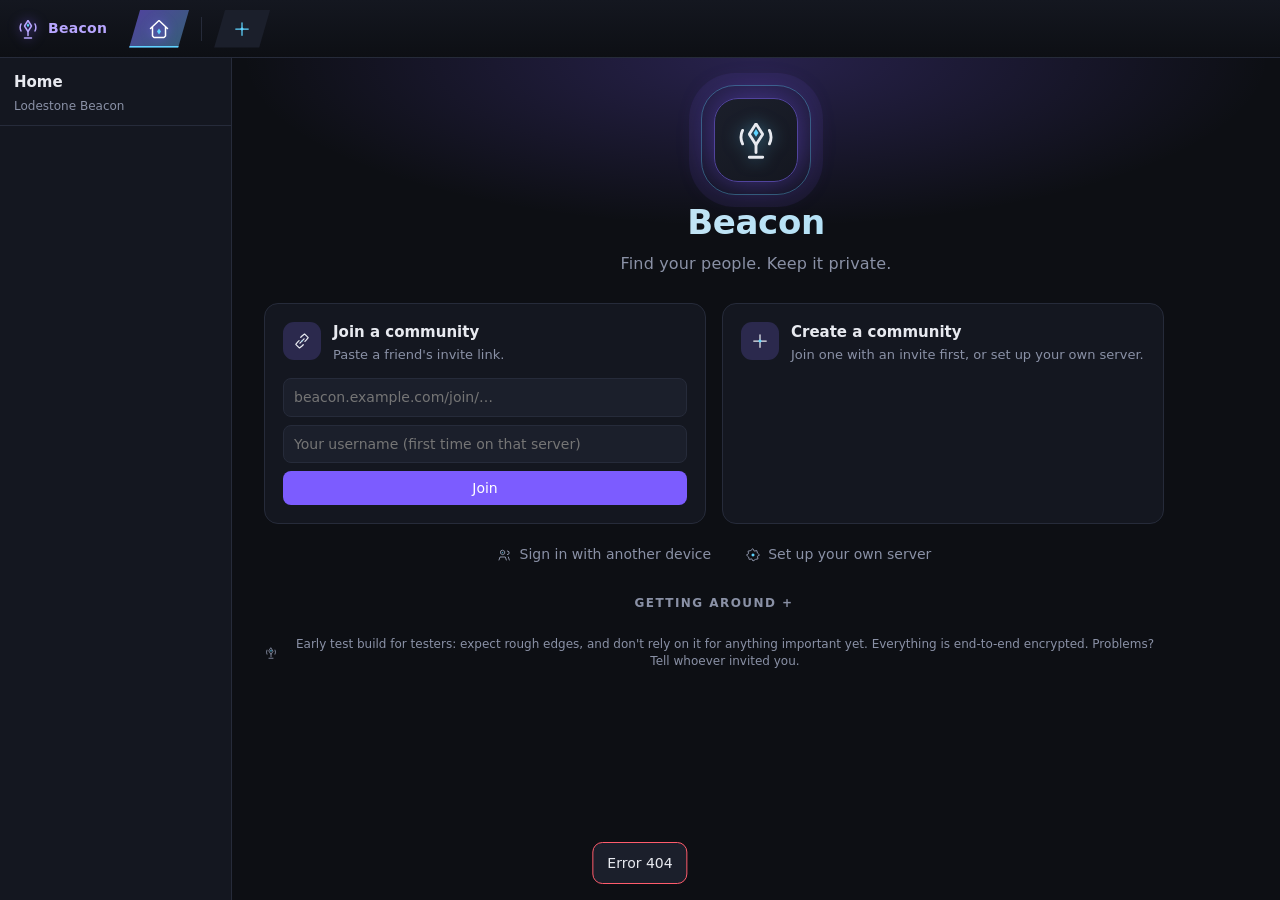
==== commit 414f922e: "Beacon: new tagline, community cards and banners, guided server setup Server: new /v1/communities/{i" ====
--- a/beacon/app/ui/index.html
+++ b/beacon/app/ui/index.html
@@ -32,20 +32,17 @@
   <symbol id="i-users" viewBox="0 0 24 24"><path d="M8.5 5l3 1.5V10l-3 1.5-3-1.5V6.5zM3 19.5l1.5-4.5h8l1.5 4.5"/><path d="M15.5 6l2.5 1.2v3l-2.5 1.2M17 15l1.5 4.5"/><path fill="var(--spark,#5fd4ff)" stroke="none" d="M8.5 7.2l.8 1.3-.8 1.3-.8-1.3z"/></symbol>
   <symbol id="i-link" viewBox="0 0 24 24"><path d="M10.5 7.5L12 6l3-2.5L19.5 8 17 11l-1.5 1.5M13.5 16.5L12 18l-3 2.5L4.5 16 7 13l1.5-1.5"/><path d="M9.5 14.5l5-5"/><path fill="var(--spark,#5fd4ff)" stroke="none" d="M12 11.2l.8.8-.8.8-.8-.8z"/></symbol>
   <symbol id="i-lock" viewBox="0 0 24 24"><path d="M5 11l2-1.5h10L19 11v8l-2 1.5H7L5 19zM8 9.5V7l2-3.5h4L16 7v2.5"/><path fill="var(--spark,#5fd4ff)" stroke="none" d="M12 13.2l1.4 1.8-1.4 1.8-1.4-1.8z"/></symbol>
+  <symbol id="i-check" viewBox="0 0 24 24"><path d="M5 12.5l4.5 4.5L19 7.5"/></symbol>
   <symbol id="i-close" viewBox="0 0 24 24"><path d="M6 6l12 12M18 6L6 18"/><path fill="var(--spark,#5fd4ff)" stroke="none" d="M12 10.4l1.6 1.6-1.6 1.6-1.6-1.6z"/></symbol>
   <symbol id="i-beacon" viewBox="0 0 24 24"><path d="M12 3.5l3.5 5.5L12 14.5 8.5 9z"/><path d="M12 14.5v4M8.5 21h7M5 7a8 8 0 0 0 0 7M19 7a8 8 0 0 1 0 7"/><path fill="var(--spark,#5fd4ff)" stroke="none" d="M12 6.3l1.3 2-1.3 2-1.3-2z"/></symbol>
   <symbol id="i-crown" viewBox="0 0 24 24"><path d="M3.5 8l4.5 4 4-7 4 7 4.5-4-1.5 10h-14z"/><path fill="var(--spark,#5fd4ff)" stroke="none" d="M12 12.6l1.3 1.9-1.3 1.9-1.3-1.9z"/></symbol>
   <symbol id="i-shield" viewBox="0 0 24 24"><path d="M12 3l7.5 2.5v6L16 18l-4 3-4-3-3.5-6.5v-6z"/><path fill="var(--spark,#5fd4ff)" stroke="none" d="M12 8.6l1.4 2-1.4 2-1.4-2z"/></symbol>
   <symbol id="i-gamepad" viewBox="0 0 24 24"><path d="M6.5 7.5h11l3.5 3.5-1.5 6-2.5 1-2.5-3h-7l-2.5 3-2.5-1-1.5-6z"/><path d="M8 10.5v3M6.5 12h3"/><path fill="var(--spark,#5fd4ff)" stroke="none" d="M16 11l1 1-1 1-1 1-1-1z"/></symbol>
   <symbol id="i-expand" viewBox="0 0 24 24"><path d="M14 4h6v6M10 20H4v-6M20 4l-7 7M4 20l7-7"/></symbol>
-  <!-- Strip of rune strokes (no font needed) used for the outline of a card while its person talks -->
-  <pattern id="rune-h" width="168" height="14" patternUnits="userSpaceOnUse" fill="none" stroke="#5fd4ff" stroke-width="1.3" stroke-linecap="round" stroke-linejoin="bevel"><path transform="translate(2 0)" d="M2 14V0M2 4L8 1M2 8L8 5"/><path transform="translate(16 0)" d="M2 14V0L8 4V14"/><path transform="translate(30 0)" d="M2 14V0M2 3L8 6.5L2 10"/><path transform="translate(44 0)" d="M2 14V0M2 2L8 5M2 6L8 9"/><path transform="translate(58 0)" d="M2 14V0L8 3.5L2 7L8 14"/><path transform="translate(72 0)" d="M8 2L2 7L8 12"/><path transform="translate(86 0)" d="M1 1L9 13M9 1L1 13"/><path transform="translate(100 0)" d="M2 14V0L8 3.5L2 7"/><path transform="translate(114 0)" d="M2 14V0M8 14V0M2 5L8 9"/><path transform="translate(128 0)" d="M5 14V0M1 4L9 9"/><path transform="translate(142 0)" d="M5 0V14"/><path transform="translate(156 0)" d="M7 0L2 4L7 8L2 12"/></pattern>
-  <pattern id="rune-v" width="168" height="14" patternUnits="userSpaceOnUse" patternTransform="rotate(90)" fill="none" stroke="#5fd4ff" stroke-width="1.3" stroke-linecap="round" stroke-linejoin="bevel"><path transform="translate(2 0)" d="M2 14V0M2 4L8 1M2 8L8 5"/><path transform="translate(16 0)" d="M2 14V0L8 4V14"/><path transform="translate(30 0)" d="M2 14V0M2 3L8 6.5L2 10"/><path transform="translate(44 0)" d="M2 14V0M2 2L8 5M2 6L8 9"/><path transform="translate(58 0)" d="M2 14V0L8 3.5L2 7L8 14"/><path transform="translate(72 0)" d="M8 2L2 7L8 12"/><path transform="translate(86 0)" d="M1 1L9 13M9 1L1 13"/><path transform="translate(100 0)" d="M2 14V0L8 3.5L2 7"/><path transform="translate(114 0)" d="M2 14V0M8 14V0M2 5L8 9"/><path transform="translate(128 0)" d="M5 14V0M1 4L9 9"/><path transform="translate(142 0)" d="M5 0V14"/><path transform="translate(156 0)" d="M7 0L2 4L7 8L2 12"/></pattern>
 </svg>
 
   <div id="app" class="layout">
     <nav class="communities" id="communities" aria-label="Communities"></nav>
-    <div class="share-banner hidden" id="share-banner" role="status"></div>
     <aside class="channels" id="channels" aria-label="Channels"></aside>
     <main class="chat" id="chat"></main>
     <aside class="members" id="members" aria-label="Members"></aside>
@@ -83,6 +80,7 @@
   <input type="file" id="attach-file" class="hidden">
   <div id="lightbox" class="lightbox hidden" title="Click to close"><img id="lightbox-img" alt=""></div>
   <input type="file" id="avatar-file" accept="image/png,image/jpeg,image/gif,image/webp" class="hidden">
+  <input type="file" id="banner-file" accept="image/png,image/jpeg,image/gif,image/webp" class="hidden">
   <input type="file" id="icon-file" accept="image/png,image/jpeg,image/gif,image/webp" class="hidden">
   <div id="toast" class="toast hidden" role="status"></div>
   <div id="picker" class="picker hidden" role="dialog" aria-label="Emoji">
--- a/beacon/app/ui/style.css
+++ b/beacon/app/ui/style.css
@@ -247,19 +247,41 @@
 /* home */
 .srv.home { font-size: 20px; }
 .srv-sep { width: 28px; border-top: 1px solid var(--line); margin: 2px 0; }
-.home-page { overflow-y: auto; padding: 28px 32px; max-width: 900px; }
-.home-page h1 { margin: 8px 0 6px; font-size: 24px; }
-.home-page h3 { margin: 22px 0 8px; font-size: 15px; }
-.test-banner { display: flex; gap: 10px; align-items: flex-start; padding: 12px 14px; border-radius: var(--radius); border: 1px solid #f5b14a88; background: color-mix(in srgb, #f5b14a 12%, var(--bg-2)); font-size: 13px; }
-.test-banner b { white-space: nowrap; color: #f5b14a; }
-.home-cards { display: grid; grid-template-columns: repeat(auto-fit, minmax(260px, 1fr)); gap: 14px; margin-top: 18px; }
-.card { background: var(--bg-2); border: 1px solid var(--line); border-radius: var(--radius); padding: 16px; }
-.card h3 { margin: 0 0 4px; }
-.card p { margin: 0 0 12px; font-size: 13px; }
+.home-page { overflow-y: auto; padding: 0 32px 32px; max-width: 900px; }
+.home-page h3 { margin: 0 0 2px; font-size: 15px; }
+.home-page .home-h { margin: 28px 0 10px; font-size: 12px; letter-spacing: .12em; text-transform: uppercase; color: var(--muted); font-weight: 600; }
+.home-page > .hero { max-width: none; display: block; }
+.hero { position: relative; text-align: center; padding: 44px 16px 30px; margin: 0 -32px; background: radial-gradient(ellipse 70% 100% at 50% 0%, color-mix(in srgb, var(--accent) 24%, transparent), transparent 70%); }
+.hero-mark { position: relative; display: grid; place-items: center; width: 84px; height: 84px; margin: 0 auto 16px; border-radius: 24px; background: linear-gradient(145deg, var(--bg-3), var(--bg-2)); border: 1px solid color-mix(in srgb, var(--accent) 50%, var(--line)); box-shadow: 0 0 34px color-mix(in srgb, var(--accent) 45%, transparent); }
+.hero-mark .i { width: 46px; height: 46px; filter: drop-shadow(0 0 8px rgba(95, 212, 255, .55)); }
+.hero-rings { position: absolute; inset: -14px; border-radius: 34px; border: 1px solid color-mix(in srgb, var(--spark) 35%, transparent); box-shadow: 0 0 0 12px color-mix(in srgb, var(--accent) 8%, transparent); pointer-events: none; animation: hero-pulse 4s ease-in-out infinite; }
+@keyframes hero-pulse { 50% { opacity: .35; transform: scale(1.05); } }
+.hero h1 { margin: 0 0 8px; font-size: 30px; letter-spacing: -.01em; background: linear-gradient(90deg, var(--text), color-mix(in srgb, var(--spark) 70%, var(--text))); -webkit-background-clip: text; background-clip: text; color: transparent; }
+.hero-sub { margin: 0 auto; max-width: 560px; color: var(--muted); font-size: 14px; line-height: 1.6; }
+.hero-chips { list-style: none; display: flex; flex-wrap: wrap; justify-content: center; gap: 8px; margin: 18px 0 0; padding: 0; }
+.hero-chips li { display: inline-flex; align-items: center; gap: 6px; padding: 5px 12px; border-radius: 999px; font-size: 12px; border: 1px solid var(--line); background: color-mix(in srgb, var(--bg-2) 80%, transparent); }
+.hero-chips .i { width: 14px; height: 14px; }
+.test-banner { display: flex; gap: 10px; align-items: flex-start; margin-top: 26px; padding: 10px 14px; border-radius: var(--radius); border: 1px solid #f5b14a55; background: color-mix(in srgb, #f5b14a 8%, var(--bg-2)); font-size: 12px; color: var(--muted); }
+.test-banner b { white-space: nowrap; color: #f5b14a; display: inline-flex; align-items: center; gap: 5px; }
+.test-banner .i { width: 14px; height: 14px; }
+.home-cards { display: grid; grid-template-columns: repeat(auto-fit, minmax(280px, 1fr)); gap: 16px; margin-top: 4px; }
+.card { background: var(--bg-2); border: 1px solid var(--line); border-radius: 14px; padding: 18px; transition: border-color .2s, box-shadow .2s; }
+.card:hover, .card:focus-within { border-color: color-mix(in srgb, var(--accent) 55%, var(--line)); box-shadow: 0 0 22px color-mix(in srgb, var(--accent) 14%, transparent); }
+.card-head { display: flex; gap: 12px; align-items: flex-start; margin-bottom: 14px; }
+.card-head p { margin: 0; font-size: 13px; }
+.card-ic { flex: none; display: grid; place-items: center; width: 38px; height: 38px; border-radius: 11px; background: color-mix(in srgb, var(--accent) 16%, var(--bg-3)); }
+.card-ic .i { width: 20px; height: 20px; }
 .stack { display: grid; gap: 8px; }
-.home-more { display: flex; flex-wrap: wrap; gap: 8px; margin-top: 14px; }
-.tips { margin: 0; padding-left: 18px; color: var(--muted); font-size: 13px; line-height: 1.8; }
-.tips b { color: var(--text); }
+.home-more { display: flex; flex-wrap: wrap; gap: 8px; margin-top: 16px; }
+.home-more .ghost { display: inline-flex; align-items: center; gap: 7px; }
+.home-more .i { width: 16px; height: 16px; }
+.tips { display: grid; grid-template-columns: repeat(auto-fit, minmax(250px, 1fr)); gap: 10px; }
+.tip { display: flex; gap: 12px; align-items: flex-start; padding: 12px 14px; border-radius: 12px; background: var(--bg-2); border: 1px solid var(--line); }
+.tip > .i { flex: none; width: 22px; height: 22px; margin-top: 1px; }
+.tip p { margin: 0; color: var(--muted); font-size: 13px; line-height: 1.5; }
+.tip p b { color: var(--text); }
+.tip p .i { width: 13px; height: 13px; vertical-align: -2px; }
+@media (prefers-reduced-motion: reduce) { .hero-rings { animation: none; } }
 
 /* screen picker (Windows) */
 .pick-list { display: grid; gap: 4px; max-height: 260px; overflow-y: auto; }
@@ -378,31 +400,89 @@
 .layout:has(.stage:not(.hidden)) .callbar { display: none; }
 @media (max-width: 860px) { .layout { grid-template-columns: 180px minmax(0, 1fr) auto; } .callbar { left: calc(180px + (100vw - 180px) / 2); } }
 
-/* Speaking: the card's outline turns to runes with a violet and cyan glow. The inside of the card is left as it is. */
-.tile { position: relative; }
-.rune-edge { position: absolute; inset: 0; pointer-events: none; opacity: 0; transition: opacity .25s; }
-.tile.speaking .rune-edge { opacity: 1; animation: rune-shimmer 2.2s ease-in-out infinite; }
-.rune-edge .re { position: absolute; overflow: hidden; filter: drop-shadow(0 0 4px rgba(95, 212, 255, .85)); }
-.rune-edge .re-t, .rune-edge .re-b { left: 22px; right: 22px; height: 14px; }
-.rune-edge .re-t { top: 5px; }
-.rune-edge .re-b { bottom: 5px; }
-.rune-edge .re-l, .rune-edge .re-r { top: 22px; bottom: 22px; width: 14px; }
-.rune-edge .re-l { left: 5px; }
-.rune-edge .re-r { right: 5px; }
-.stage-people.strip .rune-edge .re-t, .stage-people.strip .rune-edge .re-b { height: 12px; }
-@keyframes rune-shimmer { 0%, 100% { opacity: .6; } 50% { opacity: 1; } }
-.tile.speaking { border-color: color-mix(in srgb, var(--accent) 80%, var(--spark)); box-shadow: 0 0 22px rgba(124, 92, 255, .45); }
+/* Speaking: a thin violet and cyan light travels slowly around the OUTSIDE of the card, in place of its outline, so nothing is
+   drawn over a camera picture. The card no longer clips its children (the light sits outside it); the camera picture and its
+   caption clip themselves. */
+@property --spin { syntax: "<angle>"; initial-value: 0deg; inherits: false; }
+.tile { position: relative; overflow: visible; }
+.tile.has-cam .tile-media { border-radius: calc(var(--radius) - 2px); overflow: hidden; }
+.tile.has-cam .tile-foot { border-radius: 0 0 calc(var(--radius) - 2px) calc(var(--radius) - 2px); }
+.stage-people:not(.strip) { padding: 24px; gap: 24px; }
+.stage-people.strip { padding: 20px 20px 16px; gap: 20px; }
+.speak-ring { position: absolute; inset: -6px; border-radius: calc(var(--radius) + 5px); padding: 2px; pointer-events: none; opacity: 0; transition: opacity .3s;
+  background: conic-gradient(from var(--spin), var(--accent), var(--spark), #b8a6ff, var(--accent));
+  -webkit-mask: linear-gradient(#000 0 0) content-box, linear-gradient(#000 0 0); -webkit-mask-composite: xor; mask: linear-gradient(#000 0 0) content-box exclude, linear-gradient(#000 0 0);
+  filter: drop-shadow(0 0 6px rgba(124, 92, 255, .7)); animation: ring-spin 5s linear infinite; }
+.tile.speaking .speak-ring { opacity: 1; }
+@keyframes ring-spin { to { --spin: 360deg; } }
+/* the outline is replaced by the light */
+.tile.speaking { border-color: transparent; box-shadow: none; }
 .vc-person.speaking .av { box-shadow: none; filter: drop-shadow(0 0 5px var(--spark)); }
 .vc-person.speaking { color: var(--text); }
-@media (prefers-reduced-motion: reduce) { .tile.speaking .rune-edge { animation: none; } }
-
-/* Someone is sharing their screen: a bar under the top bar, with who and a Watch button */
-.layout { grid-template-rows: 58px auto minmax(0, 1fr); }
-.share-banner { grid-column: 1 / -1; grid-row: 2; display: flex; flex-wrap: wrap; justify-content: center; gap: 8px 28px; padding: 9px 16px; background: linear-gradient(90deg, color-mix(in srgb, var(--accent) 30%, var(--bg-2)), color-mix(in srgb, var(--spark) 22%, var(--bg-2))); border-bottom: 1px solid color-mix(in srgb, var(--spark) 55%, var(--line)); box-shadow: 0 6px 24px rgba(124, 92, 255, .25); }
-.share-banner .sb-item { display: flex; align-items: center; gap: 10px; }
-.share-banner .sb-item .i { color: var(--spark); width: 22px; height: 22px; filter: drop-shadow(0 0 5px var(--spark)); }
-.share-banner button { padding: 5px 16px; border-radius: 0; clip-path: polygon(8px 0, 100% 0, calc(100% - 8px) 100%, 0 100%); font-weight: 700; }
-.channels, .chat, .members, .stage { grid-row: 3; }
-.members { top: 58px; }
-/* room under the name for the rune edge, always (so the name doesn't jump when someone starts talking) */
-.tile:not(.has-cam) .tile-foot { padding-bottom: 22px; }
+@media (prefers-reduced-motion: reduce) { .speak-ring { animation: none; } }
+
+/* Someone in the call is sharing their screen: a thin bar at the top of the call view, with who and a Watch button */
+.share-banner { display: flex; flex-wrap: wrap; justify-content: center; gap: 6px 10px; padding: 5px 14px; font-size: 13px; background: linear-gradient(90deg, color-mix(in srgb, var(--accent) 22%, var(--bg-2)), color-mix(in srgb, var(--spark) 14%, var(--bg-2))); border-bottom: 1px solid color-mix(in srgb, var(--spark) 40%, var(--line)); }
+.share-banner .sb-item { display: flex; align-items: center; gap: 8px; padding: 2px 4px 2px 10px; background: color-mix(in srgb, var(--bg) 40%, transparent); border: 1px solid color-mix(in srgb, var(--spark) 32%, transparent); border-radius: 8px; }
+.share-banner .sb-item .i { color: var(--spark); width: 16px; height: 16px; }
+.share-banner button { padding: 2px 12px; font-size: 12px; font-weight: 700; border-radius: 0; clip-path: polygon(6px 0, 100% 0, calc(100% - 6px) 100%, 0 100%); }
+
+/* welcome: quieter */
+.hero { padding: 40px 16px 22px; }
+.hero h1 { font-size: 34px; margin-bottom: 4px; }
+.hero-sub { font-size: 16px; letter-spacing: .01em; }
+.home-more { margin-top: 12px; justify-content: center; }
+.home-more .ghost { border-color: transparent; background: none; color: var(--muted); }
+.home-more .ghost:hover { color: var(--text); }
+.tips-box { margin-top: 22px; }
+.tips-box summary { cursor: pointer; color: var(--muted); font-size: 12px; letter-spacing: .12em; text-transform: uppercase; font-weight: 600; list-style: none; text-align: center; }
+.tips-box summary::-webkit-details-marker { display: none; }
+.tips-box summary::after { content: " +"; }
+.tips-box[open] summary::after { content: " –"; }
+.tips-box .tips { margin-top: 12px; }
+.test-note { display: flex; gap: 8px; align-items: center; justify-content: center; margin: 24px 0 0; font-size: 12px; text-align: center; }
+.test-note .i { flex: none; width: 14px; height: 14px; }
+
+/* home: your communities */
+.cc-grid { display: grid; grid-template-columns: repeat(auto-fill, minmax(240px, 1fr)); gap: 14px; }
+.cc { display: block; padding: 0; overflow: hidden; text-align: left; background: var(--bg-2); border: 1px solid var(--line); border-radius: 14px; color: var(--text); transition: border-color .2s, box-shadow .2s, transform .2s; }
+.cc:hover { border-color: color-mix(in srgb, var(--accent) 60%, var(--line)); box-shadow: 0 0 22px color-mix(in srgb, var(--accent) 18%, transparent); transform: translateY(-1px); }
+.cc-banner { display: block; height: 84px; overflow: hidden; background: var(--bg-3); }
+.cc-banner img { width: 100%; height: 100%; object-fit: cover; display: block; }
+.tone0 { background: linear-gradient(135deg, #3b2a8f, #1a6e8e); }
+.tone1 { background: linear-gradient(135deg, #5a2a8f, #8e1a6e); }
+.tone2 { background: linear-gradient(135deg, #1a4e8e, #2a8f6e); }
+.tone3 { background: linear-gradient(135deg, #2a2f8f, #5f3ad4); }
+.tone4 { background: linear-gradient(135deg, #1a6e8e, #3ad4c8); }
+.tone5 { background: linear-gradient(135deg, #6e2a8f, #1a4e8e); }
+.cc-body { display: flex; gap: 10px; align-items: center; padding: 0 12px 12px; margin-top: -18px; position: relative; }
+.cc-icon { flex: none; width: 44px; height: 44px; border: 3px solid var(--bg-2); }
+.cc-text { min-width: 0; display: grid; padding-top: 18px; }
+.cc-text b, .cc-text small { overflow: hidden; text-overflow: ellipsis; white-space: nowrap; }
+.cc-text small { color: var(--muted); }
+.s-banner { display: flex; gap: 14px; align-items: center; margin-top: 14px; }
+.s-banner .cc-banner { flex: none; width: 150px; height: 56px; border-radius: 10px; }
+.s-banner p { margin: 2px 0 8px; font-size: 12px; }
+
+/* guided server setup */
+.wizard { position: relative; }
+.wiz-exit { position: absolute; top: 16px; right: 32px; display: inline-flex; align-items: center; gap: 6px; }
+.wiz-exit .i { width: 14px; height: 14px; }
+.wiz-steps { list-style: none; display: flex; flex-wrap: wrap; gap: 6px 22px; padding: 26px 0 8px; margin: 0; }
+.wiz-steps li { display: flex; align-items: center; gap: 8px; color: var(--muted); font-size: 13px; }
+.wiz-steps li span { display: grid; place-items: center; width: 24px; height: 24px; border-radius: 50%; border: 1px solid var(--line); font-size: 12px; }
+.wiz-steps li.now { color: var(--text); }
+.wiz-steps li.now span { border-color: var(--accent); background: color-mix(in srgb, var(--accent) 25%, transparent); }
+.wiz-steps li.past span { background: var(--accent); border-color: var(--accent); }
+.wiz-steps .i { width: 13px; height: 13px; }
+.wiz-body h2 { margin: 18px 0 6px; font-size: 22px; }
+.wiz-choices { display: grid; grid-template-columns: repeat(auto-fit, minmax(260px, 1fr)); gap: 14px; margin-top: 16px; }
+.wiz-choice { display: grid; gap: 6px; justify-items: start; text-align: left; padding: 18px; background: var(--bg-2); border: 1px solid var(--line); border-radius: 14px; color: var(--text); }
+.wiz-choice:hover, .wiz-choice.on { border-color: var(--accent); box-shadow: 0 0 22px color-mix(in srgb, var(--accent) 16%, transparent); }
+.wiz-choice small { color: var(--muted); font-size: 13px; line-height: 1.5; }
+.wiz-nav { margin-top: 22px; }
+.cmd { display: flex; gap: 8px; align-items: center; justify-content: space-between; margin: 8px 0; padding: 8px 8px 8px 14px; border-radius: 10px; background: var(--bg-3); border: 1px solid var(--line); }
+.cmd code { overflow-x: auto; white-space: nowrap; font-size: 13px; }
+.wiz-note { margin-top: 12px; padding: 12px 14px; border-radius: 12px; background: var(--bg-2); border: 1px solid var(--line); color: var(--muted); font-size: 13px; line-height: 1.55; }
+.wiz-note b { color: var(--text); }
+.ok { color: #4bd68a; margin: 0; }
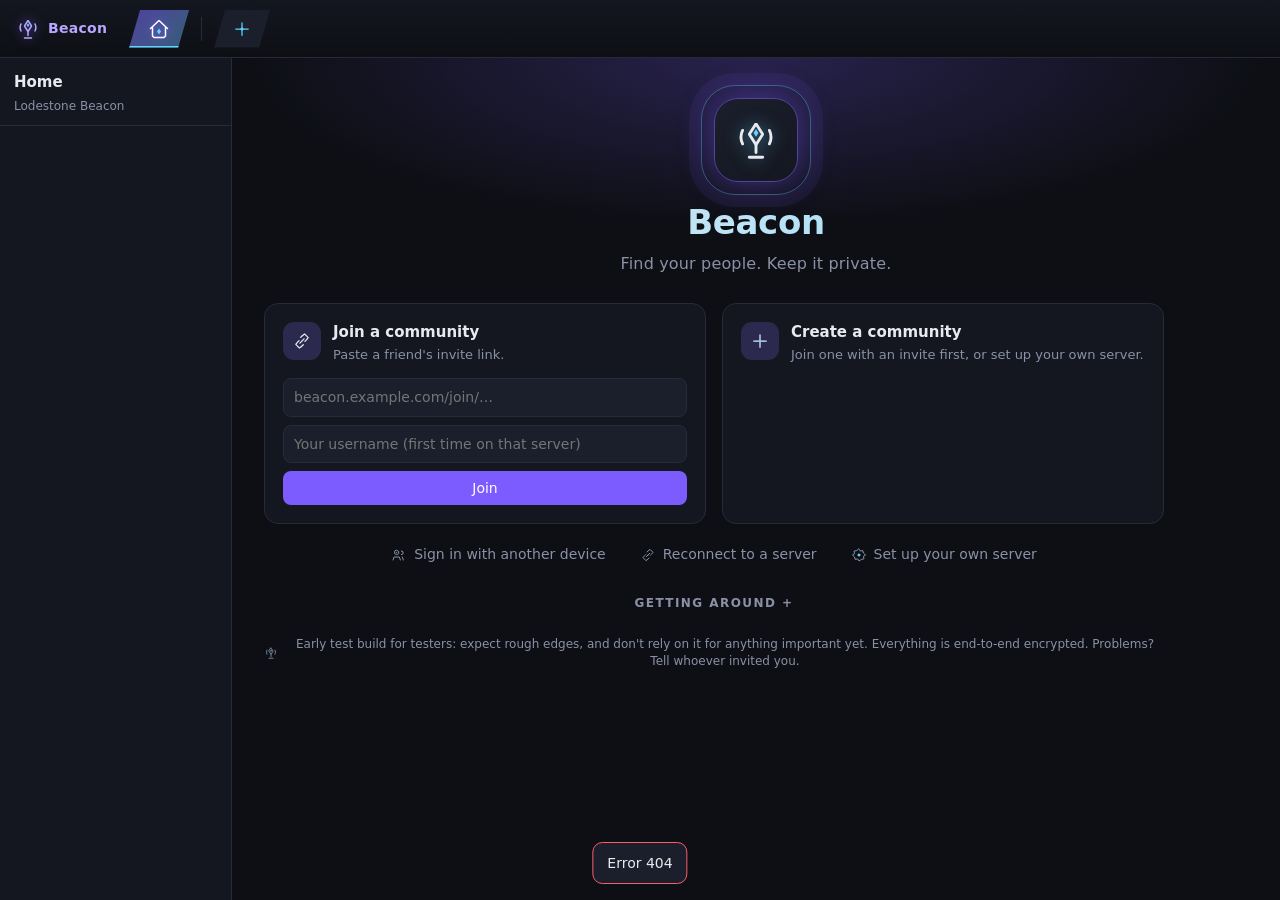
==== commit 87b70cc9: "Beacon: forum, announcement and media channel types Pick a type when creating a channel. Forum chann" ====
--- a/beacon/app/ui/index.html
+++ b/beacon/app/ui/index.html
@@ -22,6 +22,9 @@
   <symbol id="i-call-end" viewBox="0 0 24 24"><path d="M2.5 14.5L5 12c4.5-2.6 9.5-2.6 14 0l2.5 2.5-3 2.5-3-1.5v-2.3a9 9 0 0 0-5 0v2.3L5.5 17z"/><path fill="var(--spark,#5fd4ff)" stroke="none" d="M12 17.8l.9 1.4-.9 1.4-.9-1.4z"/></symbol>
   <symbol id="i-settings" viewBox="0 0 24 24"><path d="M12 3l2 3.2 3.7-.9.9 3.7L21.8 12l-3.2 2 .9 3.7-3.7.9L12 21l-2-3.2-3.7.9-.9-3.7L2.2 12l3.2-2-.9-3.7 3.7-.9z"/><path fill="var(--spark,#5fd4ff)" stroke="none" d="M12 9.2l2.8 2.8-2.8 2.8L9.2 12z"/></symbol>
   <symbol id="i-hash" viewBox="0 0 24 24"><path d="M9.5 4L7 20M17 4l-2.5 16M4.5 9h16M3.5 15h16"/><path fill="var(--spark,#5fd4ff)" stroke="none" d="M12 10.8l1.2 1.2-1.2 1.2-1.2-1.2z"/></symbol>
+  <symbol id="i-forum" viewBox="0 0 24 24"><path d="M4 5h11l2 2v7l-2 2H9l-4 3v-3H4l-1-1V6z"/><path d="M17.5 10H20l1 1v7h-1v2.5l-3-2.5h-4"/><path fill="var(--spark,#5fd4ff)" stroke="none" d="M9.5 9l1 1.4-1 1.4-1-1.4z"/></symbol>
+  <symbol id="i-megaphone" viewBox="0 0 24 24"><path d="M4 10l1-1.5h3L16 4v15l-8-4.5H5L4 13z"/><path d="M7 15l1.5 5h2.5l-1-5.5"/><path fill="var(--spark,#5fd4ff)" stroke="none" d="M19.5 9l.9 1.5-.9 1.5-.9-1.5z"/></symbol>
+  <symbol id="i-image" viewBox="0 0 24 24"><path d="M4 5.5L5.5 4h13L20 5.5v13L18.5 20h-13L4 18.5z"/><path d="M4.5 17l4.5-5 3.5 3.5 2.5-2.5 4.5 4"/><path fill="var(--spark,#5fd4ff)" stroke="none" d="M15.5 7.5l1 1.4-1 1.4-1-1.4z"/></symbol>
   <symbol id="i-volume" viewBox="0 0 24 24"><path d="M3.5 9.5H7l5-4.5v14l-5-4.5H3.5z"/><path d="M15.5 9l1.5 3-1.5 3M18.5 6l2 6-2 6"/><path fill="var(--spark,#5fd4ff)" stroke="none" d="M8.6 12l.8.8-.8.8-.8-.8z"/></symbol>
   <symbol id="i-send" viewBox="0 0 24 24"><path d="M3.5 11.5L20.5 4l-4.5 16-4-6.5z"/><path d="M12 13.5l8.5-9.5"/><path fill="var(--spark,#5fd4ff)" stroke="none" d="M8 15.6l1.2 1.2L8 18l-1.2-1.2z"/></symbol>
   <symbol id="i-attach" viewBox="0 0 24 24"><path d="M19.5 11.5L12 19a5 5 0 0 1-7-7l8-8 3.3 3.3L10 15a1.7 1.7 0 0 1-2.4-2.4l6.3-6.3"/><path fill="var(--spark,#5fd4ff)" stroke="none" d="M19 3.5l.9 1.6 1.6.9-1.6.9-.9 1.6-.9-1.6-1.6-.9 1.6-.9z"/></symbol>
--- a/beacon/app/ui/style.css
+++ b/beacon/app/ui/style.css
@@ -486,3 +486,60 @@
 .wiz-note { margin-top: 12px; padding: 12px 14px; border-radius: 12px; background: var(--bg-2); border: 1px solid var(--line); color: var(--muted); font-size: 13px; line-height: 1.55; }
 .wiz-note b { color: var(--text); }
 .ok { color: #4bd68a; margin: 0; }
+
+/* channel list: categories and child channels */
+.cat-head { display: flex; align-items: center; gap: 6px; width: 100%; margin: 12px 0 2px; padding: 4px 10px; background: transparent; color: var(--muted); font-size: 11px; letter-spacing: .12em; text-transform: uppercase; font-weight: 600; text-align: left; }
+.cat-head:hover { color: var(--text); background: transparent; filter: none; }
+.cat-head .chev { width: 6px; height: 6px; border-right: 1.5px solid currentColor; border-bottom: 1.5px solid currentColor; transform: rotate(-45deg); transition: transform .15s; margin: 0 4px 0 2px; }
+.cat-head.open .chev { transform: rotate(45deg); }
+.ch.child { margin-left: 14px; width: calc(100% - 14px); border-left: 1px solid var(--line); border-radius: 0 10px 10px 0; padding-left: 12px; }
+.vc-people.child { margin-left: 14px; }
+.ch .rule { display: inline-flex; margin-left: 6px; vertical-align: -2px; opacity: .7; }
+.ch .rule .i { width: 12px; height: 12px; }
+.read-only { display: flex; align-items: center; gap: 8px; justify-content: center; margin: 4px 0; }
+.read-only .i { width: 14px; height: 14px; }
+
+/* identity: first run */
+.gate { position: fixed; inset: 0; z-index: 90; display: grid; place-items: center; overflow-y: auto; padding: 24px; background: radial-gradient(ellipse 70% 60% at 50% 0%, color-mix(in srgb, var(--accent) 22%, transparent), transparent 70%), var(--bg); }
+.gate-card { width: min(560px, 100%); display: grid; gap: 14px; }
+.gate-card h1 { margin: 0; font-size: 26px; }
+.gate-mark { display: grid; place-items: center; width: 64px; height: 64px; border-radius: 18px; background: linear-gradient(145deg, var(--bg-3), var(--bg-2)); border: 1px solid color-mix(in srgb, var(--accent) 50%, var(--line)); box-shadow: 0 0 28px color-mix(in srgb, var(--accent) 40%, transparent); }
+.gate-mark .i { width: 36px; height: 36px; }
+.gate-tabs { display: flex; flex-wrap: wrap; gap: 6px; }
+.gate-tabs button { background: transparent; border: 1px solid var(--line); color: var(--muted); border-radius: 999px; padding: 5px 14px; }
+.gate-tabs button.on { border-color: var(--accent); color: var(--text); background: color-mix(in srgb, var(--accent) 18%, transparent); }
+.gate-ok { gap: 8px; align-items: center; }
+.phrase { list-style: none; margin: 0; padding: 0; display: grid; grid-template-columns: repeat(4, 1fr); gap: 8px; counter-reset: w; }
+.phrase li { counter-increment: w; padding: 7px 10px; border-radius: 10px; background: var(--bg-2); border: 1px solid var(--line); font-size: 13px; }
+.phrase li::before { content: counter(w) "."; color: var(--muted); margin-right: 6px; font-size: 11px; }
+@media (max-width: 560px) { .phrase { grid-template-columns: repeat(2, 1fr); } }
+.pair-qr { display: grid; place-items: center; margin-bottom: 8px; }
+.pair-qr img { background: #fff; padding: 8px; border-radius: 10px; }
+.gate .gate-ok { display: flex; flex-direction: row; align-items: center; justify-content: flex-start; gap: 10px; }
+.gate .gate-ok input { margin: 0; }
+
+/* Private channels */
+.ch.locked { display: block; color: var(--muted); opacity: .6; cursor: default; padding: 6px 12px; border-radius: 10px; font-size: .95em; }
+.access { border: 1px solid var(--line); border-radius: 10px; padding: 8px 12px; margin: 8px 0; max-height: 180px; overflow: auto; }
+.access[hidden] { display: none; }
+.access legend { color: var(--muted); font-size: .85em; padding: 0 6px; }
+.access label.check { display: flex; flex-direction: row; align-items: center; justify-content: flex-start; gap: 10px; padding: 4px 0; margin: 0; color: var(--text); }
+.access label.check input { width: auto; flex: none; margin: 0; padding: 0; }
+
+/* Forum, announcement and media channels */
+.forum-bar { padding: 8px 0 0; }
+.forum-bar .primary { width: 100%; }
+.forum-head { display: flex; align-items: center; gap: 12px; padding: 4px 0 10px; border-bottom: 1px solid var(--line); margin-bottom: 8px; }
+.forum-title { margin: 0; font-size: 1.2em; overflow-wrap: anywhere; }
+.post-card { display: flex; flex-direction: column; gap: 4px; text-align: left; width: 100%; padding: 12px 14px; margin-bottom: 8px; background: var(--bg-3); border: 1px solid var(--line); border-radius: 12px; color: var(--text); cursor: pointer; }
+.post-card:hover { border-color: var(--accent); }
+.post-title { font-size: 1.05em; }
+.post-snip { color: var(--muted); overflow: hidden; display: -webkit-box; -webkit-line-clamp: 2; -webkit-box-orient: vertical; overflow-wrap: anywhere; }
+.post-meta { color: var(--muted); }
+.msgs.gallery { display: grid; grid-template-columns: repeat(auto-fill, minmax(220px, 1fr)); gap: 12px; align-content: start; }
+.msgs.gallery > p.muted { grid-column: 1 / -1; }
+.gallery .msg { display: flex; flex-wrap: wrap; align-items: center; gap: 4px; padding: 10px; background: var(--bg-3); border: 1px solid var(--line); border-radius: 12px; align-content: start; }
+.gallery .msg .attach { order: -1; width: 100%; margin: 0 0 6px; }
+.gallery .msg .attach-img { width: 100%; max-width: none; height: 170px; object-fit: cover; }
+.gallery .msg .body { flex-basis: 100%; }
+.gallery .msg > .avatar, .gallery .msg > .av { display: none; }
